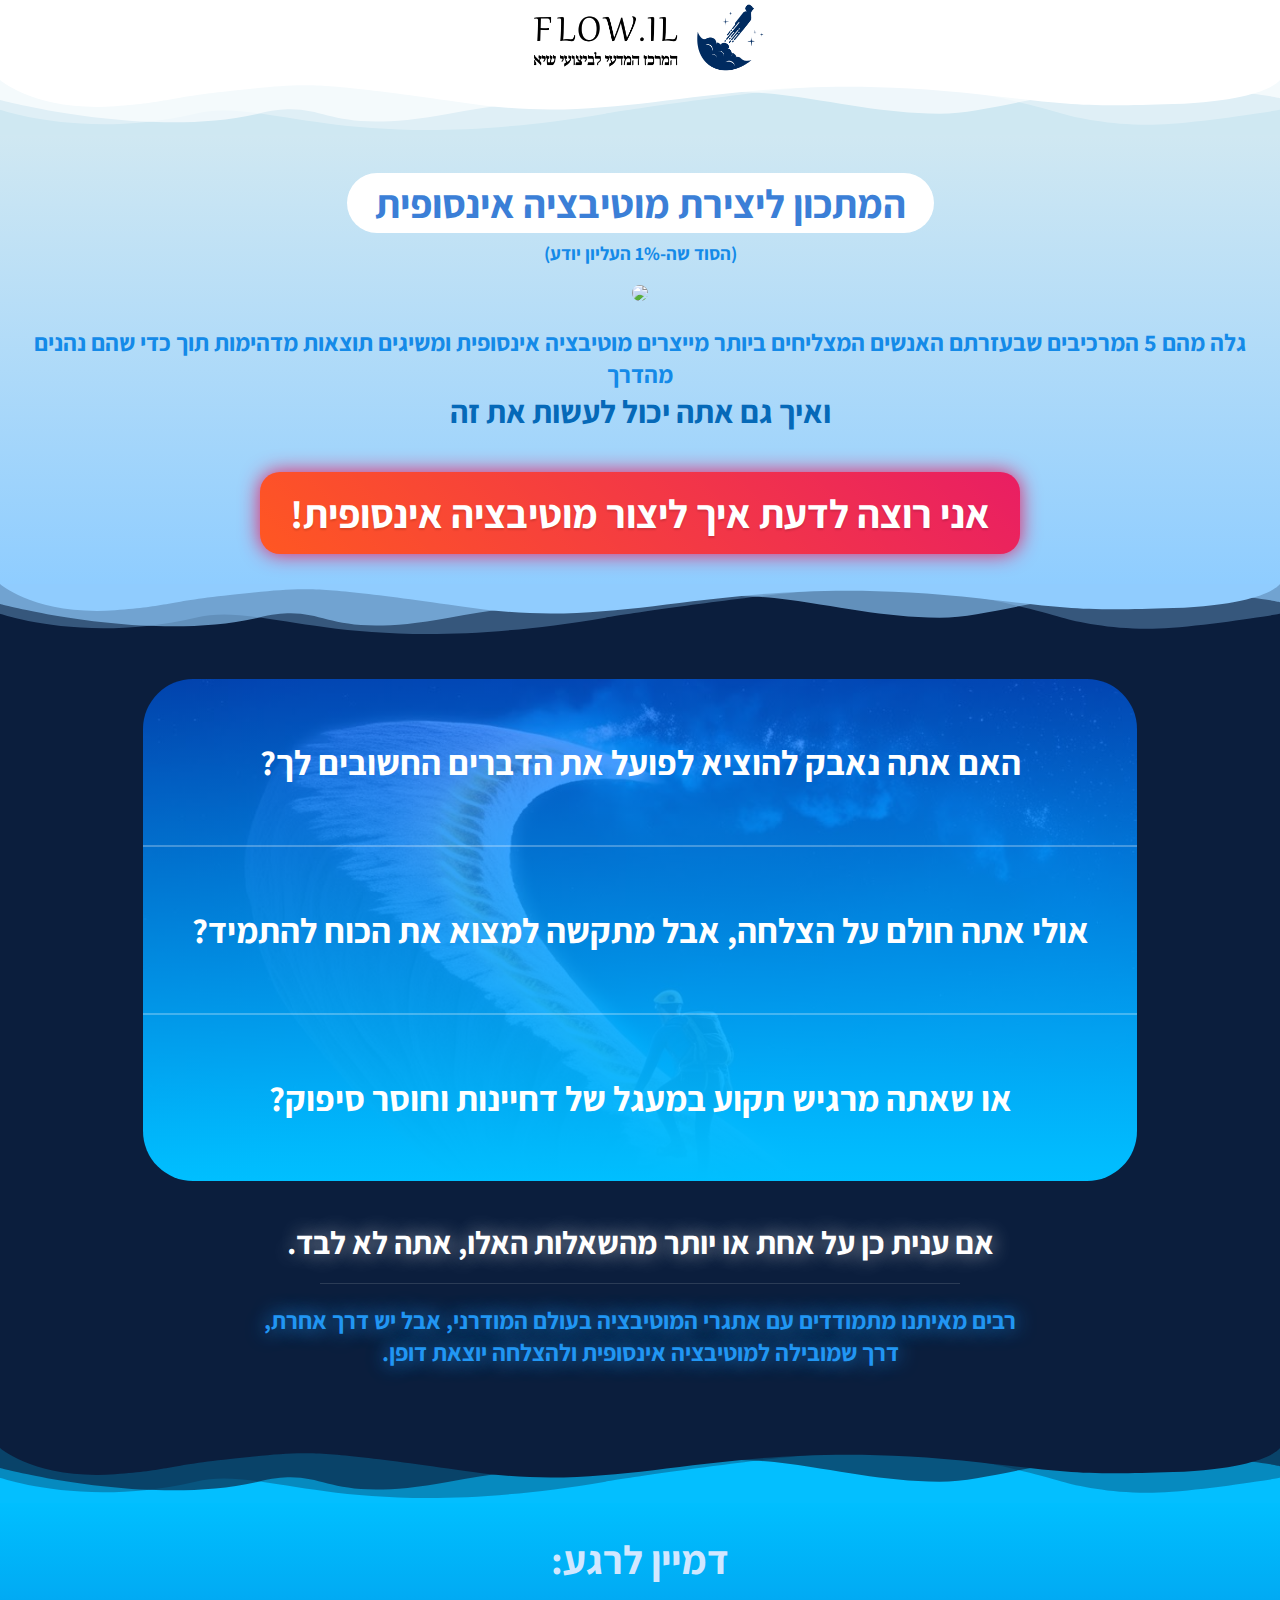
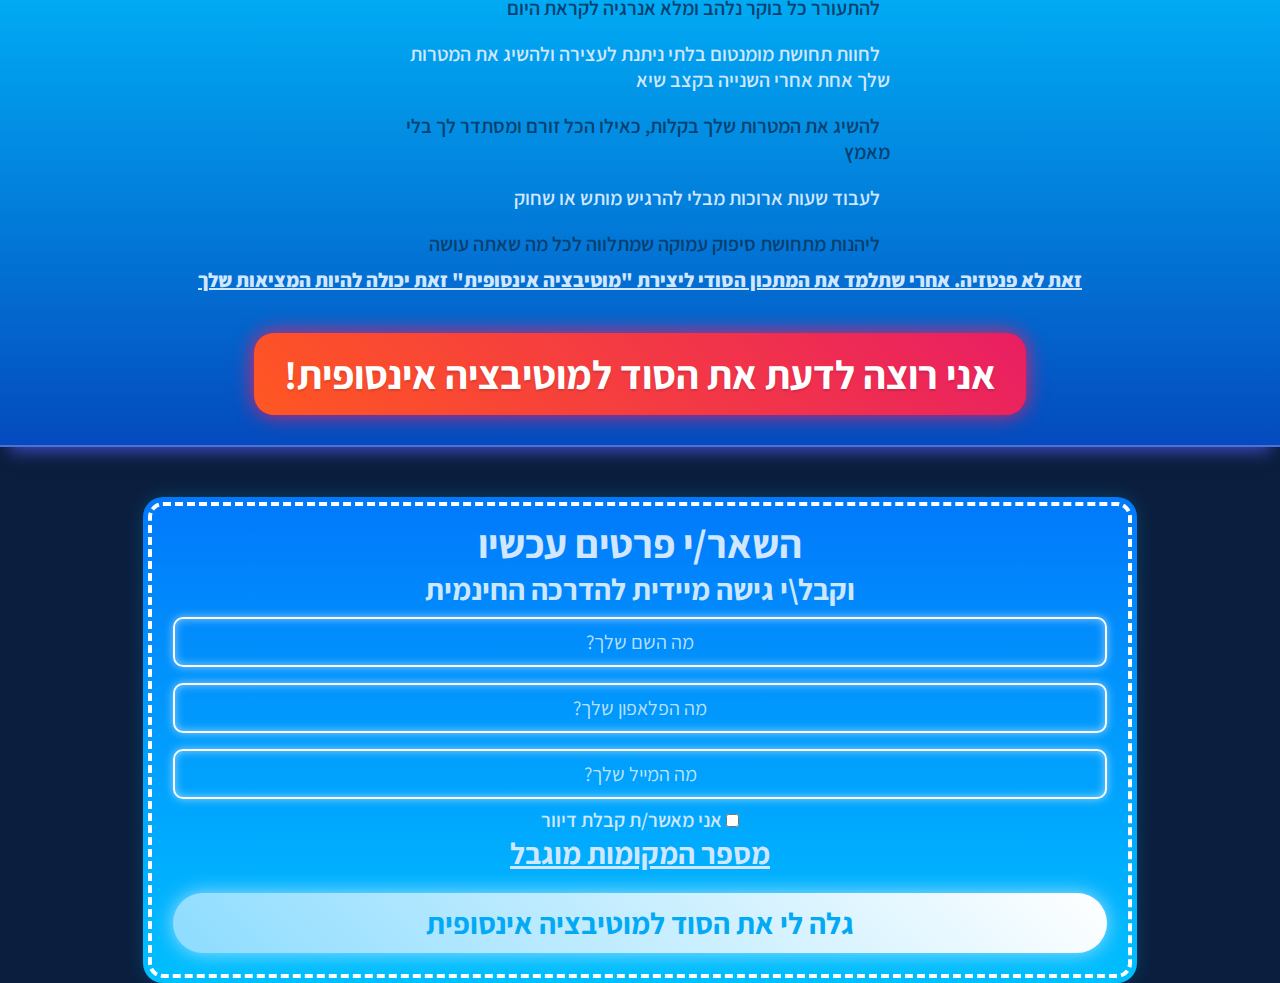
==== short-page/index.html @ cf198790 "update all" ====
<!DOCTYPE html>
<html dir="rtl">

<head>
    <meta charset="UTF-8">
    <meta name="viewport" content="width=device-width, initial-scale=1.0, maximum-scale=1.0, user-scalable=no" />
    <title>Flow.IL מוטיבציה אינסופית</title>
    <link rel="stylesheet" href="shortpage.css?9">
    <link rel="stylesheet" href="https://cdnjs.cloudflare.com/ajax/libs/font-awesome/6.6.0/css/all.min.css"
        integrity="sha512-Kc323vGBEqzTmouAECnVceyQqyqdsSiqLQISBL29aUW4U/M7pSPA/gEUZQqv1cwx4OnYxTxve5UMg5GT6L4JJg=="
        crossorigin="anonymous" referrerpolicy="no-referrer" />
</head>

<body>
    <div class="header">
        <div class="logo"></div>
    </div>
    <div class="divider" style="background-color: #cfe8f2">
        <svg xmlns="http://www.w3.org/2000/svg" viewBox="0 0 1000 100" preserveAspectRatio="none">
            <path class="elementor-shape-fill" opacity="0.33"
                d="M473,67.3c-203.9,88.3-263.1-34-320.3,0C66,119.1,0,59.7,0,59.7V0h1000v59.7 c0,0-62.1,26.1-94.9,29.3c-32.8,3.3-62.8-12.3-75.8-22.1C806,49.6,745.3,8.7,694.9,4.7S492.4,59,473,67.3z">
            </path>
            <path class="elementor-shape-fill" opacity="0.66"
                d="M734,67.3c-45.5,0-77.2-23.2-129.1-39.1c-28.6-8.7-150.3-10.1-254,39.1 s-91.7-34.4-149.2,0C115.7,118.3,0,39.8,0,39.8V0h1000v36.5c0,0-28.2-18.5-92.1-18.5C810.2,18.1,775.7,67.3,734,67.3z">
            </path>
            <path class="elementor-shape-fill"
                d="M766.1,28.9c-200-57.5-266,65.5-395.1,19.5C242,1.8,242,5.4,184.8,20.6C128,35.8,132.3,44.9,89.9,52.5C28.6,63.7,0,0,0,0 h1000c0,0-9.9,40.9-83.6,48.1S829.6,47,766.1,28.9z">
            </path>
        </svg>
    </div>
    <div class="content">
        <h1 class="title1">המתכון ליצירת מוטיבציה אינסופית</h1>
        <h3>(הסוד שה-1% העליון יודע)</h3>
        <img src="/winner.jpg" /><br />
        <h2>
            גלה מהם 5 המרכיבים שבעזרתם האנשים המצליחים ביותר מייצרים מוטיבציה אינסופית ומשיגים
            תוצאות מדהימות תוך כדי שהם נהנים מהדרך
        </h2>
        <h1 style="color: #0569b8">
            ואיך גם אתה יכול לעשות את זה
        </h1>
        <button class="cta">אני רוצה לדעת איך ליצור מוטיבציה אינסופית!</button>
    </div>
    <div class="divider" style="fill: #90ccfe;">
        <svg xmlns="http://www.w3.org/2000/svg" viewBox="0 0 1000 100" preserveAspectRatio="none">
            <path class="elementor-shape-fill" opacity="0.33"
                d="M473,67.3c-203.9,88.3-263.1-34-320.3,0C66,119.1,0,59.7,0,59.7V0h1000v59.7 c0,0-62.1,26.1-94.9,29.3c-32.8,3.3-62.8-12.3-75.8-22.1C806,49.6,745.3,8.7,694.9,4.7S492.4,59,473,67.3z">
            </path>
            <path class="elementor-shape-fill" opacity="0.66"
                d="M734,67.3c-45.5,0-77.2-23.2-129.1-39.1c-28.6-8.7-150.3-10.1-254,39.1 s-91.7-34.4-149.2,0C115.7,118.3,0,39.8,0,39.8V0h1000v36.5c0,0-28.2-18.5-92.1-18.5C810.2,18.1,775.7,67.3,734,67.3z">
            </path>
            <path class="elementor-shape-fill"
                d="M766.1,28.9c-200-57.5-266,65.5-395.1,19.5C242,1.8,242,5.4,184.8,20.6C128,35.8,132.3,44.9,89.9,52.5C28.6,63.7,0,0,0,0 h1000c0,0-9.9,40.9-83.6,48.1S829.6,47,766.1,28.9z">
            </path>
        </svg>
    </div>
    <div class="middle-content">
        <h2>האם אתה נאבק להוציא לפועל את הדברים החשובים לך?</h2>
        <h2>אולי אתה חולם על הצלחה, אבל מתקשה למצוא את הכוח להתמיד?</h2>
        <h2>או שאתה מרגיש תקוע במעגל של דחיינות וחוסר סיפוק?</h2>
    </div>
    <h1>אם ענית כן על אחת או יותר מהשאלות האלו, אתה לא לבד.</h1>
    <div class="splitter"></div>
    <h2 style="margin-bottom: 80px">רבים מאיתנו מתמודדים עם אתגרי המוטיבציה בעולם המודרני, אבל
        יש דרך אחרת,<br /> דרך שמובילה למוטיבציה אינסופית ולהצלחה יוצאת דופן.</h2>
    <div class="divider" style="background-color: #03bfff; fill: #0b1e3d;">
        <svg xmlns="http://www.w3.org/2000/svg" viewBox="0 0 1000 100" preserveAspectRatio="none">
            <path class="elementor-shape-fill" opacity="0.33"
                d="M473,67.3c-203.9,88.3-263.1-34-320.3,0C66,119.1,0,59.7,0,59.7V0h1000v59.7 c0,0-62.1,26.1-94.9,29.3c-32.8,3.3-62.8-12.3-75.8-22.1C806,49.6,745.3,8.7,694.9,4.7S492.4,59,473,67.3z">
            </path>
            <path class="elementor-shape-fill" opacity="0.66"
                d="M734,67.3c-45.5,0-77.2-23.2-129.1-39.1c-28.6-8.7-150.3-10.1-254,39.1 s-91.7-34.4-149.2,0C115.7,118.3,0,39.8,0,39.8V0h1000v36.5c0,0-28.2-18.5-92.1-18.5C810.2,18.1,775.7,67.3,734,67.3z">
            </path>
            <path class="elementor-shape-fill"
                d="M766.1,28.9c-200-57.5-266,65.5-395.1,19.5C242,1.8,242,5.4,184.8,20.6C128,35.8,132.3,44.9,89.9,52.5C28.6,63.7,0,0,0,0 h1000c0,0-9.9,40.9-83.6,48.1S829.6,47,766.1,28.9z">
            </path>
        </svg>
    </div>
    <div class="imagine-content">
        <h1>דמיין לרגע:</h1>
        <p><i class="fa-solid fa-bolt"></i> להתעורר כל בוקר נלהב ומלא אנרגיה לקראת היום</p>
        <p><i class="fa-solid fa-person-running"></i> לחוות תחושת מומנטום בלתי ניתנת לעצירה ולהשיג את המטרות שלך
            אחת אחרי השנייה בקצב שיא</p>
        <p><i class="fa-solid fa-list-check"></i> להשיג את המטרות שלך בקלות, כאילו הכל זורם ומסתדר לך בלי מאמץ
        </p>
        <p><i class="fa-solid fa-hourglass-half"></i> לעבוד שעות ארוכות מבלי להרגיש מותש או שחוק</p>
        <p><i class="fa-regular fa-face-smile-beam"></i> ליהנות מתחושת סיפוק עמוקה שמתלווה לכל מה שאתה עושה</p>
        <b>
            <u>זאת לא פנטזיה. אחרי שתלמד את המתכון הסודי ליצירת &quot;מוטיבציה אינסופית&quot; זאת יכולה
                להיות המציאות שלך
            </u>
        </b><br />
        <button class="cta">אני רוצה לדעת את הסוד למוטיבציה אינסופית!</button>
    </div>
    <div class="register-form">
        <h1>השאר/י פרטים עכשיו</h1>
        <h2 style="color: #cde8fd"> וקבל\י גישה מיידית להדרכה החינמית
        </h2>
        <h2 style="font-size: 50px"><i class="fa-solid fa-arrow-down-long"></i></h2>
        <input type="text" placeholder="מה השם שלך?" />
        <input type="text" placeholder="מה הפלאפון שלך?" />
        <input type="text" placeholder="מה המייל שלך?" />
        <label for="mailing">
            <input type="checkbox" id="mailing" />
            אני מאשר/ת קבלת דיוור
        </label>
        <h2><u>מספר המקומות מוגבל</u></h2>
        <button class="submit-button">גלה לי את הסוד למוטיבציה אינסופית</button>
    </div>
    <script src="script.js"></script>
</body>

</html>
---- short-page/shortpage.css ----
@import url('https://fonts.googleapis.com/css2?family=Assistant:wght@200..800&display=swap');

* {
    margin: 0;
    padding: 0;
    box-sizing: border-box;
    font-family: "Assistant", sans-serif;
    text-align: center;
}

img {
    width: 300px;
    height: auto;
    border-radius: 20px;
    margin: 20px 0;
}

body {
    background-color: #0b1e3d;
    scroll-behavior: smooth;
    margin: 0 auto;
}

.header {
    position: relative;
    left: 0;
    right: 0;
    margin: 0 auto;
    text-align: center;
    background-color: #ffe7c4;
}

.logo {
    width: 100%;
    height: 80px;
    background-image: url(../logo.png);
    background-size: contain;
    background-repeat: no-repeat;
    background-position: center;
    background-color: #FFF;
}

.divider {
    fill: #FFF;
}

.divider svg {
    width: 100%;
    height: 50px;
}

.title1 {
    color: #3b7fd7;
    border-radius: 100px;
    background-color: #FFF;
    padding: 4px 28px;
    margin: 8px;
    display: inline-block;
    font-size: 40px;
}

.content {
    text-align: center;
    padding: 30px;
    background-color: #FFF;
    background-image: linear-gradient(0deg, #8fcdff, #d0e8f2);
    color: #148ae8;
}

.middle-content {
    color: #FFF;
    text-align: center;
    background: linear-gradient(0deg, #00bfff, #0061ffAA), url(../stairs.jpeg);
    background-size: cover;
    background-repeat: no-repeat;
    background-position: center center, 50% 0;
    flex-direction: row;
    border-radius: 50px;
    width: 100%;
    max-width: 994px;
    margin: 40px auto;
    min-height: 500px;

}

.imagine-content {
    background-image: linear-gradient(180deg, #00bfff, #0061ffAA);
    font-size: 20px;
    font-weight: 600;
    padding: 30px;
    color: #d1e7ff;
    position: relative;
    margin: 0 auto;
    border-bottom: 2px solid #4b72d4;
    box-shadow: 0 15px 15px -10px #3a47b7;
}

.imagine-content p {
    text-align: right;
    padding: 10px 0px;
    max-width: 500px;
    margin: 0 auto;
}

.imagine-content p i {
    margin-left: 10px;
}

.imagine-content p:nth-child(2n) {
    color: #053f6d;
}

.register-form {
    background-color: #03A9F4;
    border-radius: 20px;
    background-image: linear-gradient(0deg, #00bfff, #0061ffAA);
    box-shadow: 0 0 20px #03bfff33;
    font-size: 20px;
    font-weight: 600;
    padding: 20px 30px;
    max-width: 994px;
    color: #d1e7ff;
    position: relative;
    margin: 0 auto;
    margin-top: 50px;
}

.register-form::before {
    content: '';
    border-radius: 15px;
    position: absolute;
    top: 5px;
    left: 5px;
    right: 5px;
    bottom: 5px;
    border: 4px dashed #FFF;
    pointer-events: none;
}

body>h1,
body>h2,
body>h3,
body>h4,
body>h5,
body>h6 {
    color: #FFF;
    margin: 20px;
    text-shadow: 0 0 20px #FFFA
}

body>h2 {
    color: #2196F3;
    text-shadow: 0 0 20px #2196F3;
}

.middle-content h2 {
    padding: 60px 0;
    font-size: 35px;
}

.middle-content h2:not(:last-child) {
    border-bottom: 2px solid #FFF4;
}

.splitter {
    height: 1px;
    background-color: #FFF2;
    width: 50%;
    margin: 0 auto;
}

input[type="text"] {
    width: 100%;
    margin: 8px 0;
    padding: 10px;
    font-size: 20px;
    border-radius: 10px;
    border: none;
    background-color: transparent;
    color: #FFF;
    border: 2px solid #FFF;
    outline: none;
    box-shadow: 0 0 10px #FFF8, 0 0 10px #FFF8 inset;
}

input[type="text"]::placeholder {
    color: #FFFB;
}

button.submit-button {
    width: 100%;
    padding: 10px;
    font-size: 30px;
    margin-top: 20px;
    margin-bottom: 10px;
    border-radius: 35px;
    background-color: #FFF;
    background-image: linear-gradient(45deg, #8ddcff, transparent);
    border: none;
    font-weight: bold;
    box-shadow: 0 0 20px #9de1ff;
    color: #03A9F4;
    /* text-shadow: 0 2px  2px#0002; */
}

button.cta {
    padding: 15px 30px;
    font-size: 40px;
    margin-top: 40px;
    border-radius: 20px;
    background-color: #E91E63;
    background-image: linear-gradient(45deg, #FF5722, transparent);
    border: none;
    font-weight: bold;
    box-shadow: 0 0 20px #E91E63;
    color: #FFF;
    text-shadow: 0 2px 2px #0002;
    cursor: pointer;
}

@media (max-width: 767px) {
    .register-form,
    .middle-content {
        padding: 20px;
        border-radius: 20px;
    }

    .middle-content {
        border-radius: 0 0 20px 20px;
        margin-top: -50px;
        background-size: auto 150%;
    }

    .middle-content h2 {
        font-size: 30px;
        padding: 30px 0;
    }

    button.cta {
        font-size: 25px;
    }

    .title1 {
        font-size: 30px;
    }
}
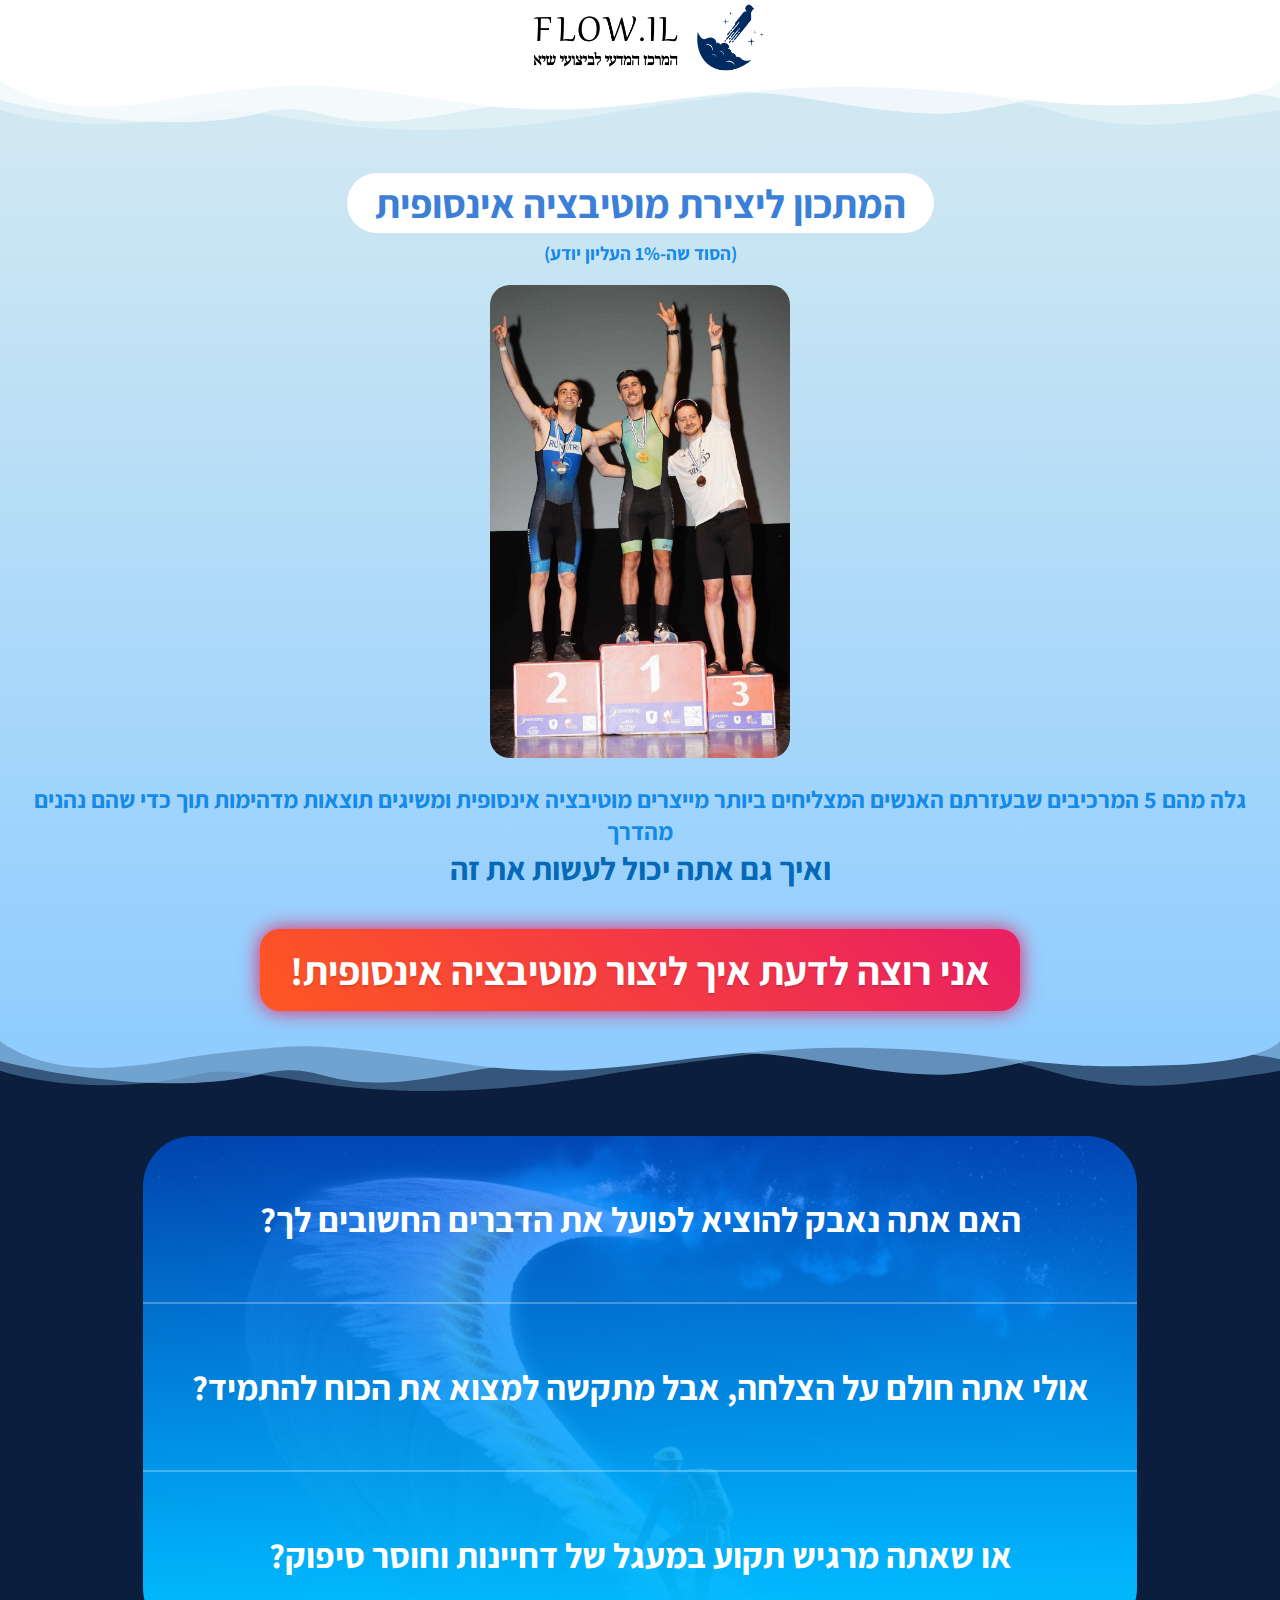
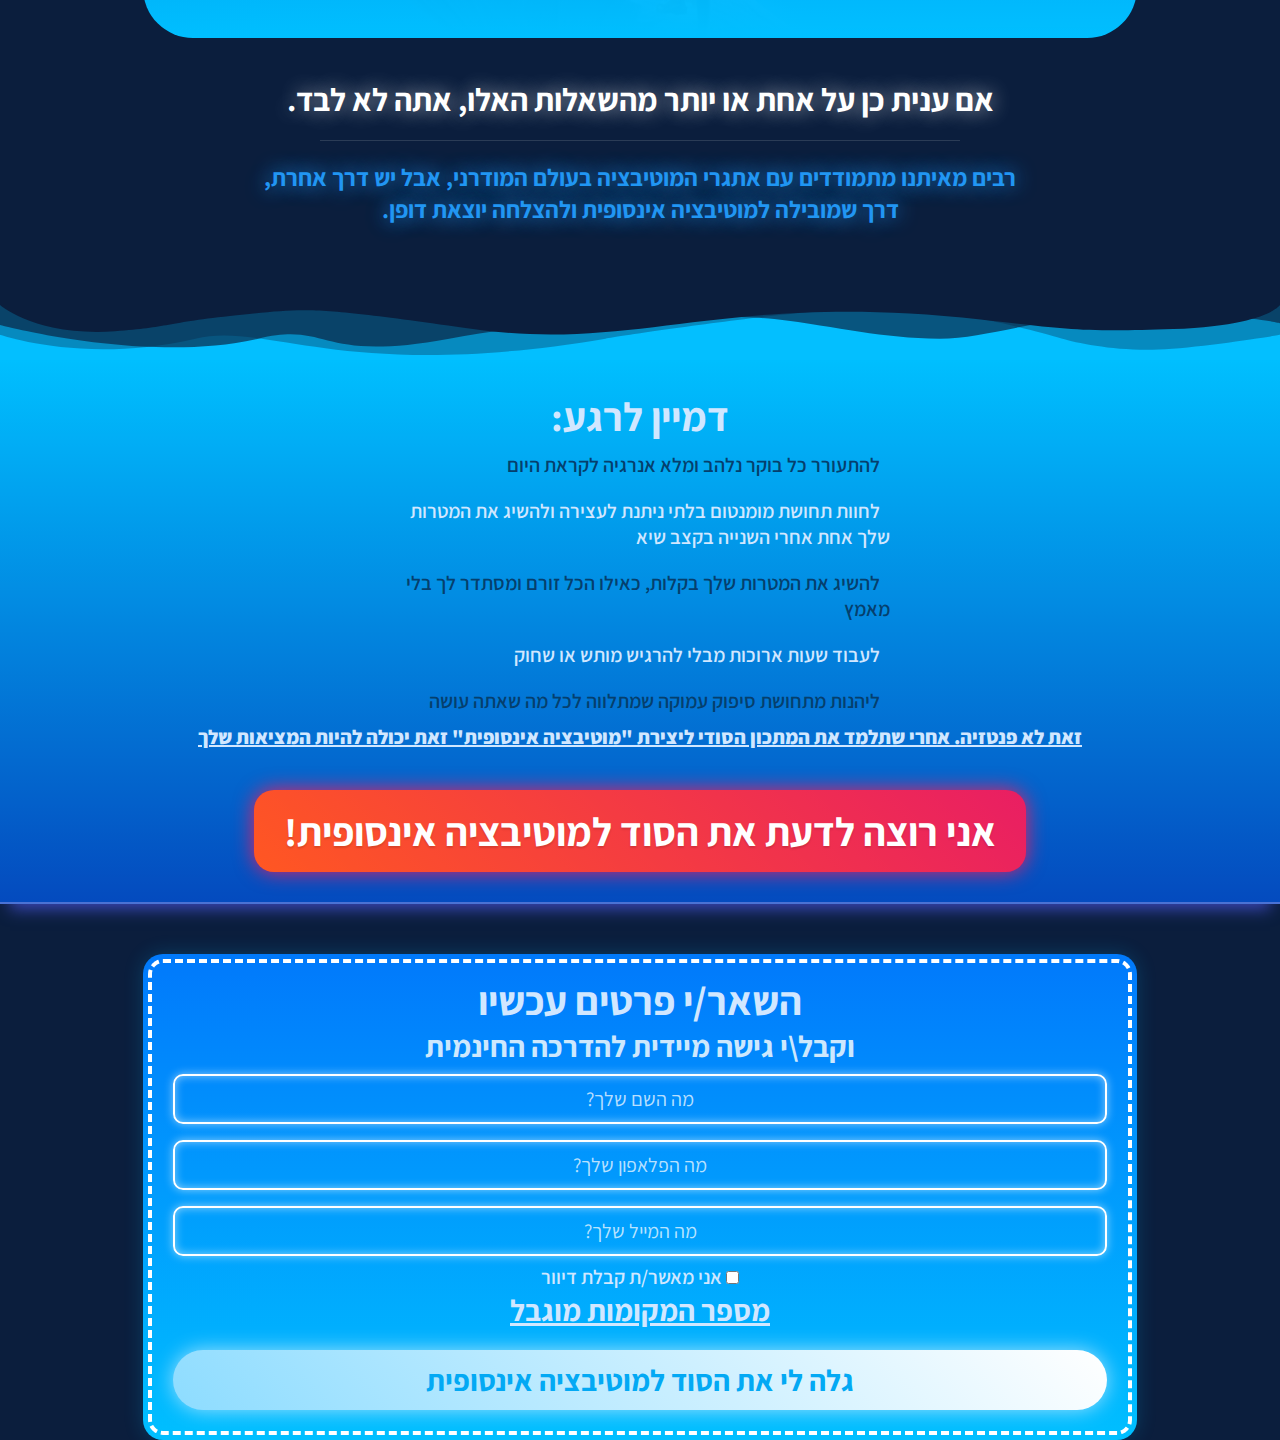
==== commit 944fc1cc: "Update index.html" ====
--- a/short-page/index.html
+++ b/short-page/index.html
@@ -31,7 +31,7 @@
     <div class="content">
         <h1 class="title1">המתכון ליצירת מוטיבציה אינסופית</h1>
         <h3>(הסוד שה-1% העליון יודע)</h3>
-        <img src="/winner.jpg" /><br />
+        <img src="../winner.jpg" /><br />
         <h2>
             גלה מהם 5 המרכיבים שבעזרתם האנשים המצליחים ביותר מייצרים מוטיבציה אינסופית ומשיגים
             תוצאות מדהימות תוך כדי שהם נהנים מהדרך
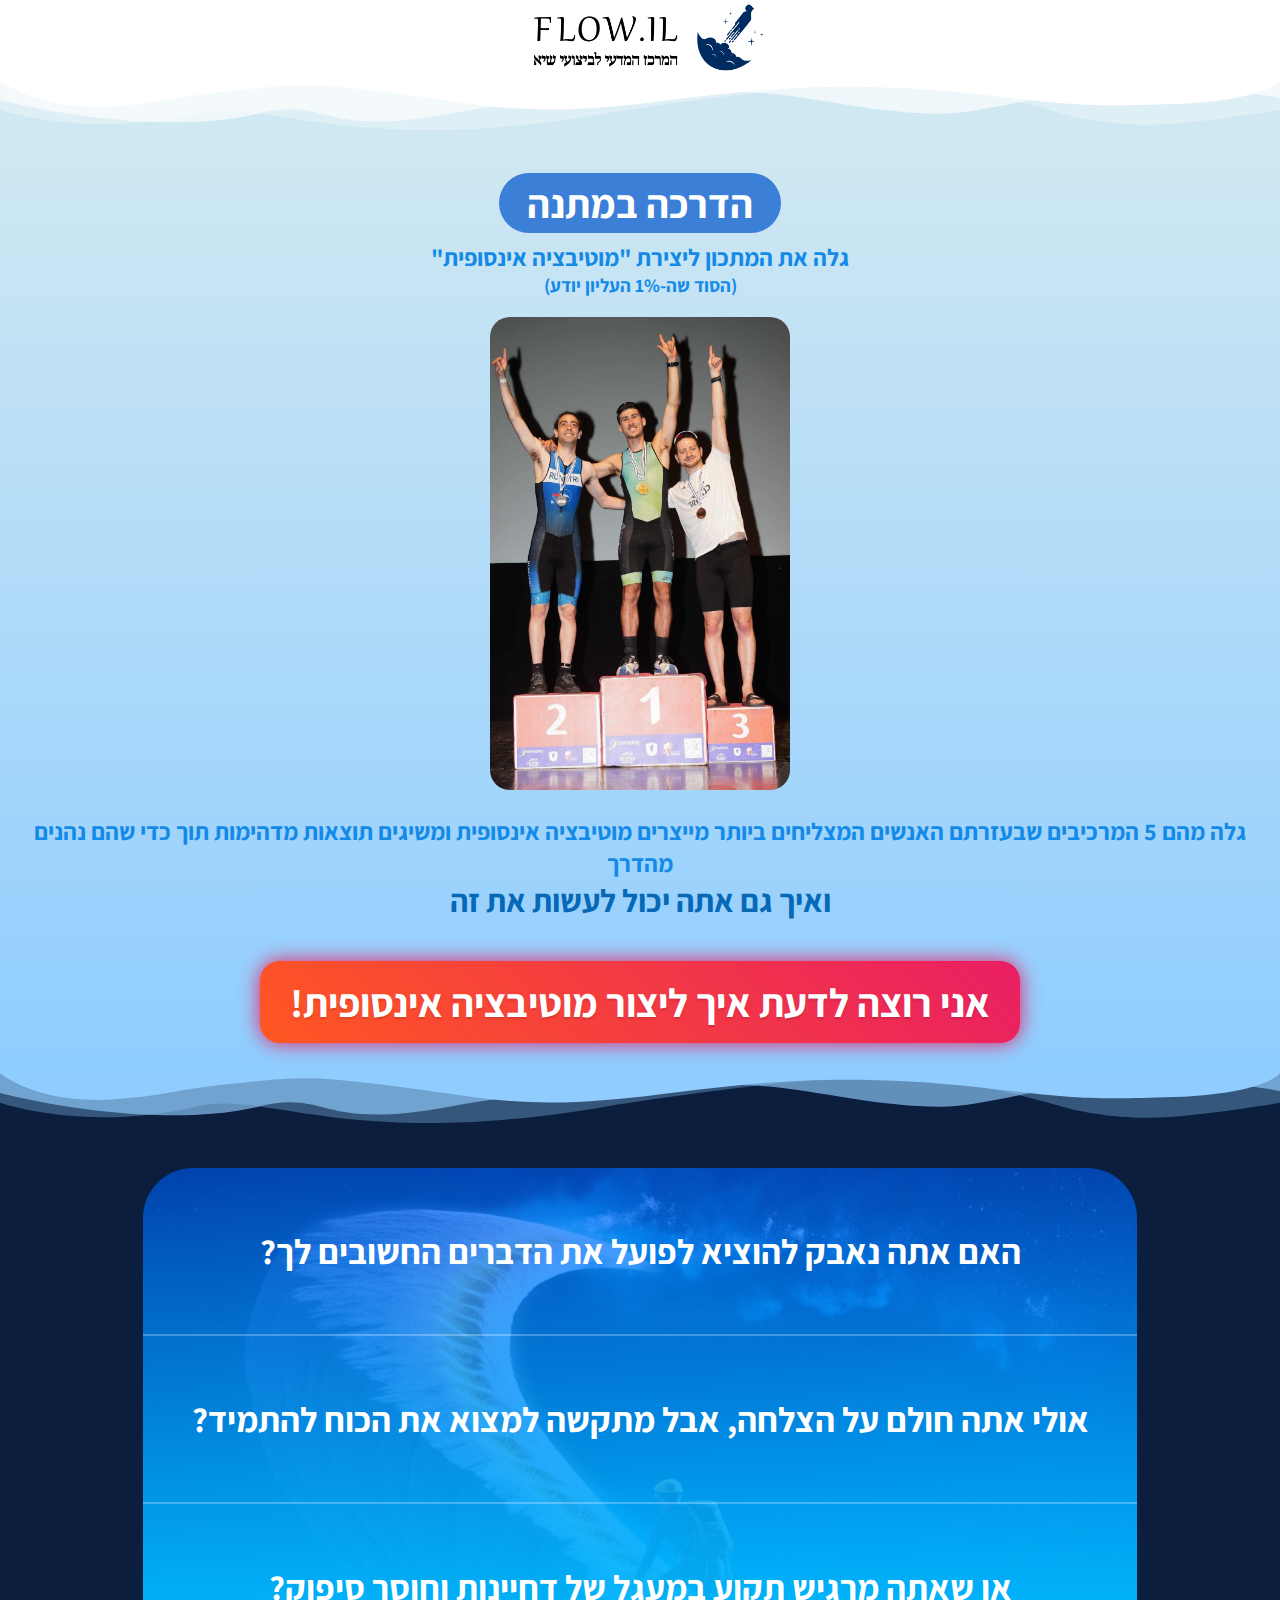
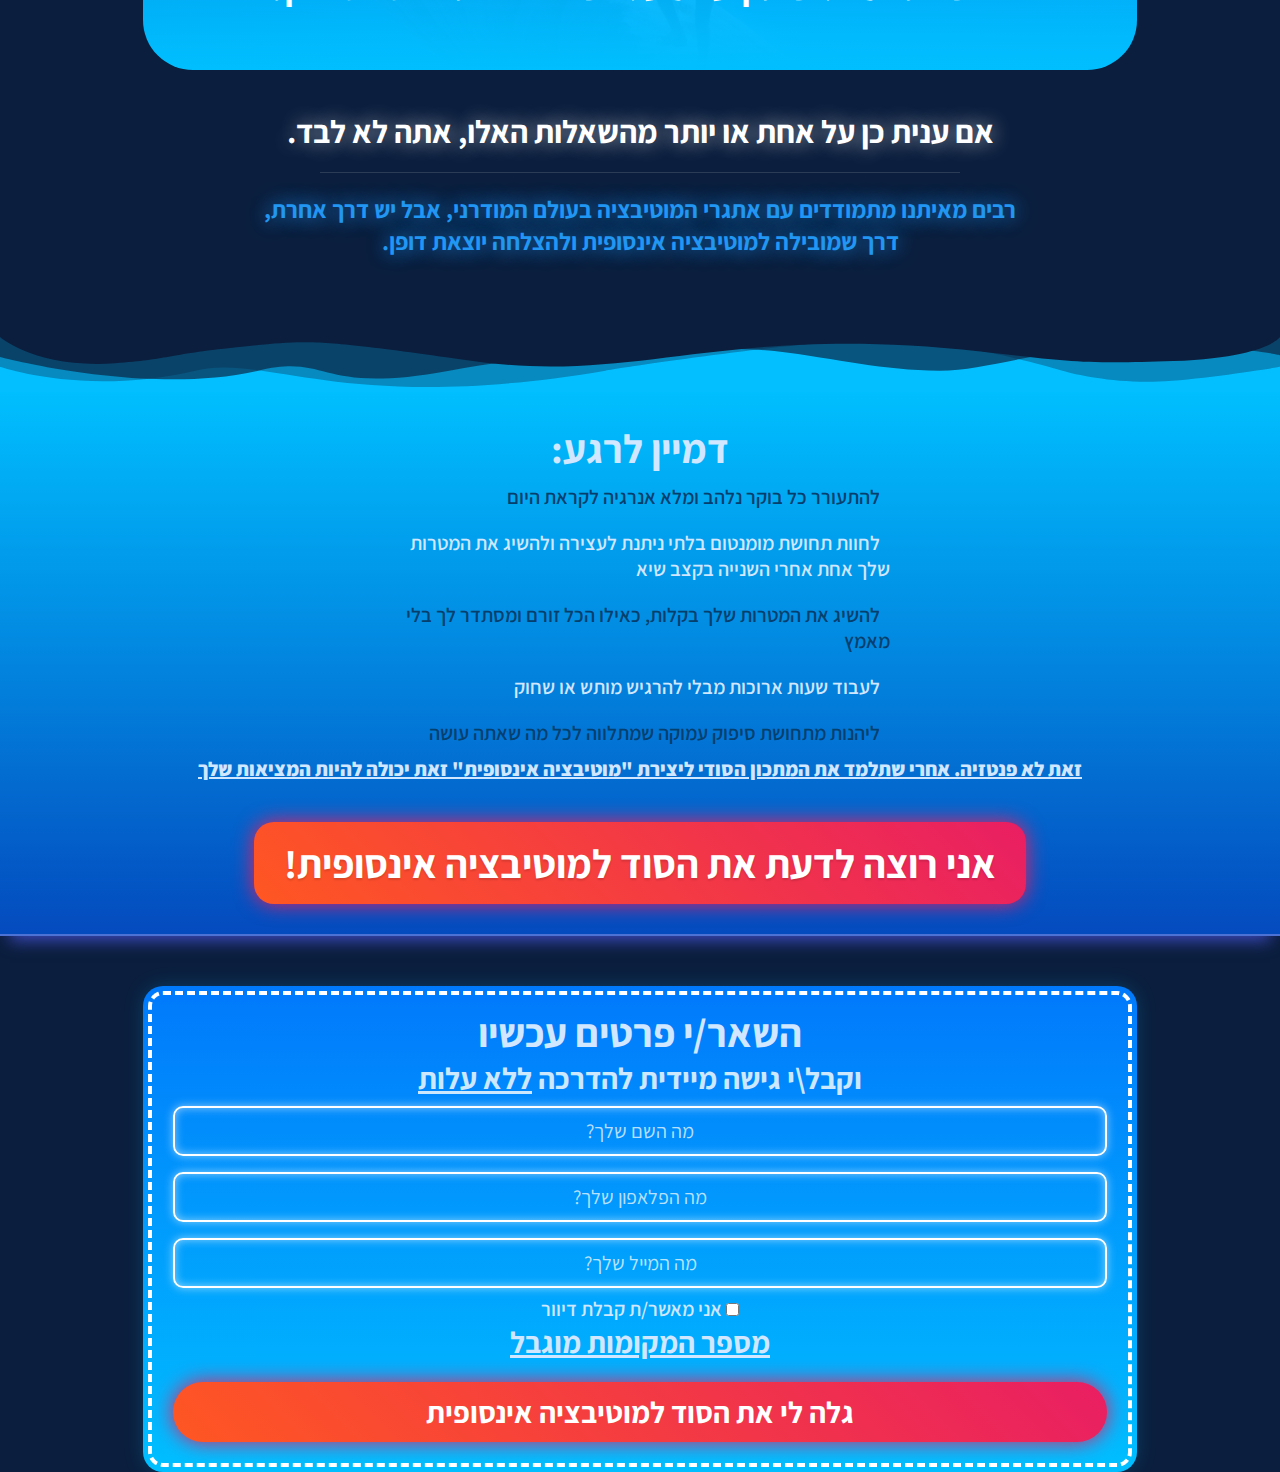
==== commit 8e99763e: "update" ====
--- a/short-page/index.html
+++ b/short-page/index.html
@@ -5,7 +5,7 @@
     <meta charset="UTF-8">
     <meta name="viewport" content="width=device-width, initial-scale=1.0, maximum-scale=1.0, user-scalable=no" />
     <title>Flow.IL מוטיבציה אינסופית</title>
-    <link rel="stylesheet" href="shortpage.css?9">
+    <link rel="stylesheet" href="shortpage.css?10">
     <link rel="stylesheet" href="https://cdnjs.cloudflare.com/ajax/libs/font-awesome/6.6.0/css/all.min.css"
         integrity="sha512-Kc323vGBEqzTmouAECnVceyQqyqdsSiqLQISBL29aUW4U/M7pSPA/gEUZQqv1cwx4OnYxTxve5UMg5GT6L4JJg=="
         crossorigin="anonymous" referrerpolicy="no-referrer" />
@@ -29,7 +29,8 @@
         </svg>
     </div>
     <div class="content">
-        <h1 class="title1">המתכון ליצירת מוטיבציה אינסופית</h1>
+        <h1 class="title1">הדרכה במתנה</h1>
+        <h2>גלה את המתכון ליצירת "מוטיבציה אינסופית"</h2>
         <h3>(הסוד שה-1% העליון יודע)</h3>
         <img src="../winner.jpg" /><br />
         <h2>
@@ -94,7 +95,7 @@
     </div>
     <div class="register-form">
         <h1>השאר/י פרטים עכשיו</h1>
-        <h2 style="color: #cde8fd"> וקבל\י גישה מיידית להדרכה החינמית
+        <h2 style="color: #cde8fd"> וקבל\י גישה מיידית להדרכה <u>ללא עלות</u>
         </h2>
         <h2 style="font-size: 50px"><i class="fa-solid fa-arrow-down-long"></i></h2>
         <input type="text" placeholder="מה השם שלך?" />
--- a/short-page/shortpage.css
+++ b/short-page/shortpage.css
@@ -50,13 +50,15 @@
 }
 
 .title1 {
-    color: #3b7fd7;
+    color: #FFF;
     border-radius: 100px;
-    background-color: #FFF;
+    background-color: #3b7fd7;
     padding: 4px 28px;
     margin: 8px;
     display: inline-block;
     font-size: 40px;
+    animation: ctaButton 1s alternate infinite;
+    -webkit-animation: ctaButton 1s alternate infinite;
 }
 
 .content {
@@ -194,12 +196,15 @@
     margin-top: 20px;
     margin-bottom: 10px;
     border-radius: 35px;
-    background-color: #FFF;
-    background-image: linear-gradient(45deg, #8ddcff, transparent);
+    background-color: #E91E63;
+    /* background-color: #FFF; */
+    background-image: linear-gradient(45deg, #FF5722, transparent);
+    /* background-image: linear-gradient(45deg, #8ddcff, transparent); */
     border: none;
     font-weight: bold;
-    box-shadow: 0 0 20px #9de1ff;
-    color: #03A9F4;
+    box-shadow: 0 0 20px #E91E63;
+    /* box-shadow: 0 0 20px #9de1ff; */
+    color: #FFF;
     /* text-shadow: 0 2px  2px#0002; */
 }
 
@@ -216,6 +221,8 @@
     color: #FFF;
     text-shadow: 0 2px 2px #0002;
     cursor: pointer;
+    animation: ctaButton 1s alternate infinite;
+    -webkit-animation: ctaButton 1s alternate infinite;
 }
 
 @media (max-width: 767px) {
@@ -243,4 +250,13 @@
     .title1 {
         font-size: 30px;
     }
+}
+
+@keyframes ctaButton {
+    from {
+        scale: 1.05;
+    }
+    to {
+        scale: 1;
+    }
 }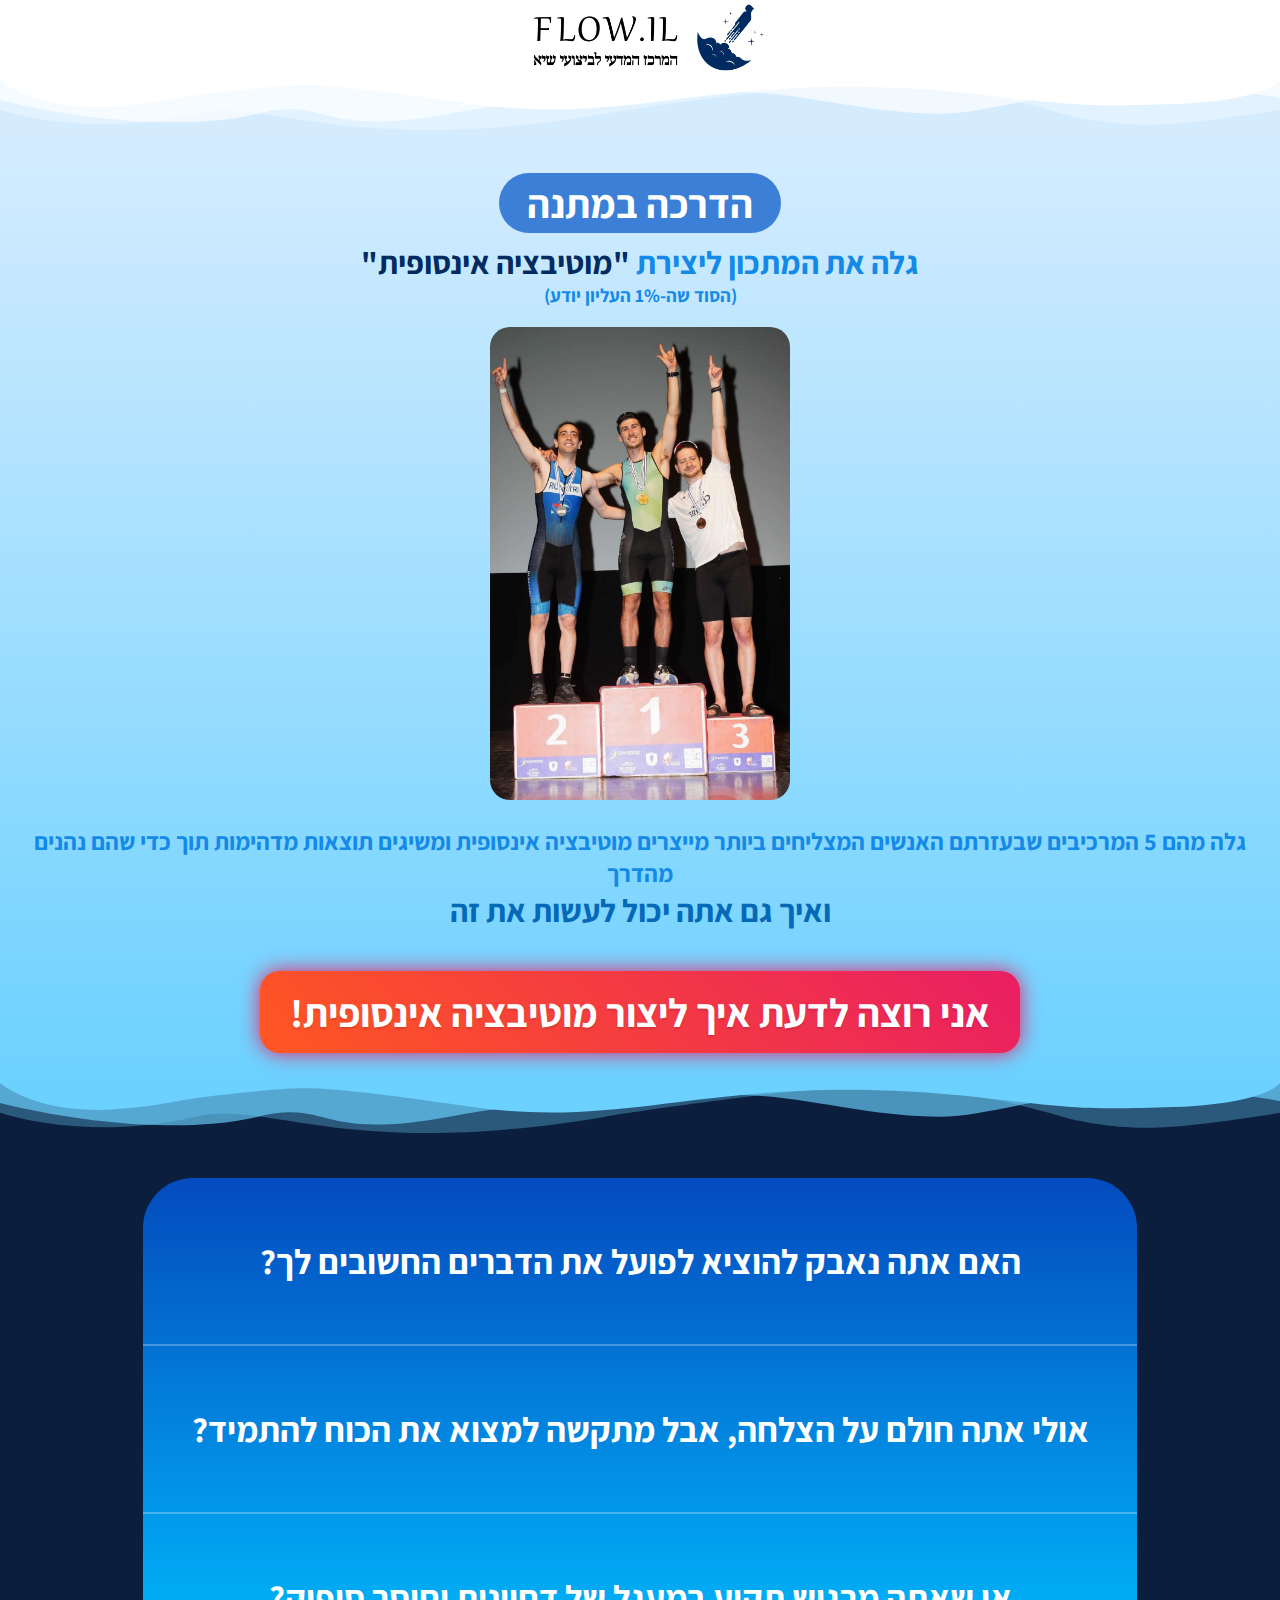
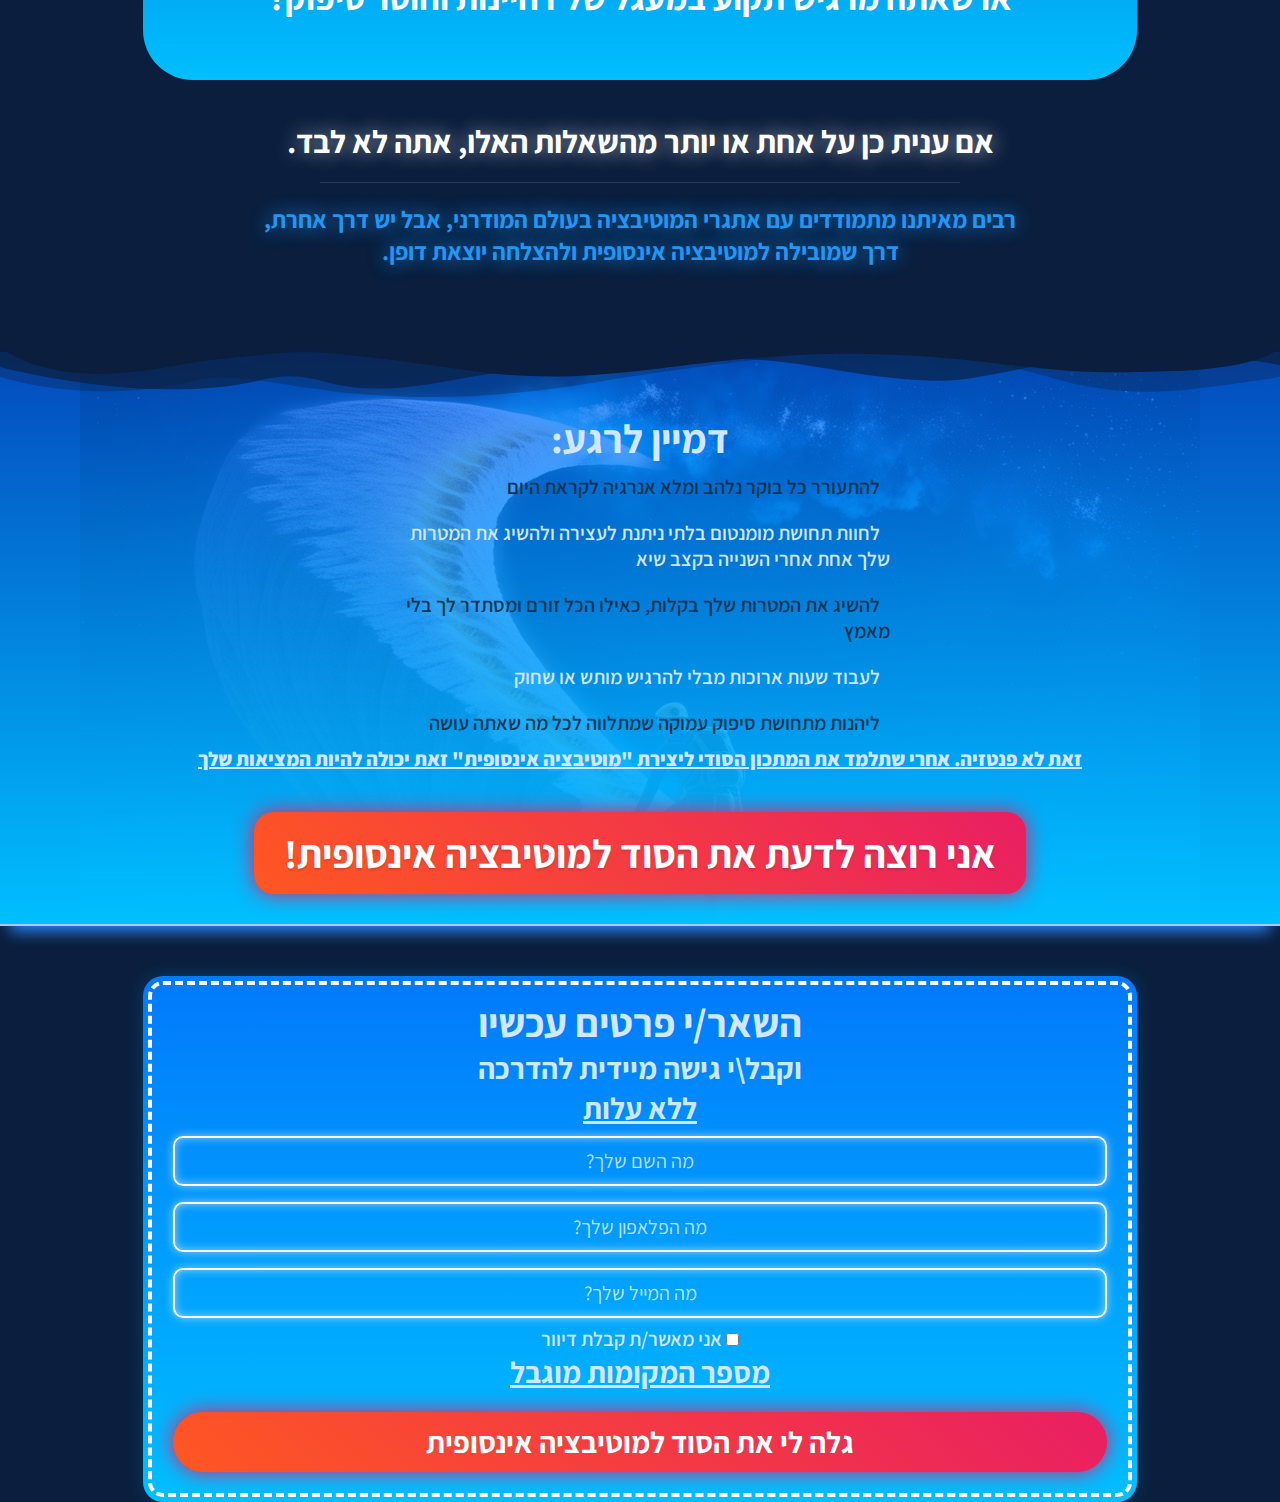
==== commit 7baddf31: "update" ====
--- a/short-page/index.html
+++ b/short-page/index.html
@@ -5,7 +5,7 @@
     <meta charset="UTF-8">
     <meta name="viewport" content="width=device-width, initial-scale=1.0, maximum-scale=1.0, user-scalable=no" />
     <title>Flow.IL מוטיבציה אינסופית</title>
-    <link rel="stylesheet" href="shortpage.css?10">
+    <link rel="stylesheet" href="shortpage.css?11">
     <link rel="stylesheet" href="https://cdnjs.cloudflare.com/ajax/libs/font-awesome/6.6.0/css/all.min.css"
         integrity="sha512-Kc323vGBEqzTmouAECnVceyQqyqdsSiqLQISBL29aUW4U/M7pSPA/gEUZQqv1cwx4OnYxTxve5UMg5GT6L4JJg=="
         crossorigin="anonymous" referrerpolicy="no-referrer" />
@@ -15,7 +15,7 @@
     <div class="header">
         <div class="logo"></div>
     </div>
-    <div class="divider" style="background-color: #cfe8f2">
+    <div class="divider" style="background-color: #d5ecff">
         <svg xmlns="http://www.w3.org/2000/svg" viewBox="0 0 1000 100" preserveAspectRatio="none">
             <path class="elementor-shape-fill" opacity="0.33"
                 d="M473,67.3c-203.9,88.3-263.1-34-320.3,0C66,119.1,0,59.7,0,59.7V0h1000v59.7 c0,0-62.1,26.1-94.9,29.3c-32.8,3.3-62.8-12.3-75.8-22.1C806,49.6,745.3,8.7,694.9,4.7S492.4,59,473,67.3z">
@@ -30,7 +30,9 @@
     </div>
     <div class="content">
         <h1 class="title1">הדרכה במתנה</h1>
-        <h2>גלה את המתכון ליצירת "מוטיבציה אינסופית"</h2>
+        <h1>
+            גלה את המתכון ליצירת <span style="color: #012b61">"מוטיבציה אינסופית"</span>
+        </h1>
         <h3>(הסוד שה-1% העליון יודע)</h3>
         <img src="../winner.jpg" /><br />
         <h2>
@@ -42,7 +44,7 @@
         </h1>
         <button class="cta">אני רוצה לדעת איך ליצור מוטיבציה אינסופית!</button>
     </div>
-    <div class="divider" style="fill: #90ccfe;">
+    <div class="divider" style="fill: #6cd1ff;">
         <svg xmlns="http://www.w3.org/2000/svg" viewBox="0 0 1000 100" preserveAspectRatio="none">
             <path class="elementor-shape-fill" opacity="0.33"
                 d="M473,67.3c-203.9,88.3-263.1-34-320.3,0C66,119.1,0,59.7,0,59.7V0h1000v59.7 c0,0-62.1,26.1-94.9,29.3c-32.8,3.3-62.8-12.3-75.8-22.1C806,49.6,745.3,8.7,694.9,4.7S492.4,59,473,67.3z">
@@ -64,7 +66,7 @@
     <div class="splitter"></div>
     <h2 style="margin-bottom: 80px">רבים מאיתנו מתמודדים עם אתגרי המוטיבציה בעולם המודרני, אבל
         יש דרך אחרת,<br /> דרך שמובילה למוטיבציה אינסופית ולהצלחה יוצאת דופן.</h2>
-    <div class="divider" style="background-color: #03bfff; fill: #0b1e3d;">
+    <div class="divider" style="fill: #0b1e3d;">
         <svg xmlns="http://www.w3.org/2000/svg" viewBox="0 0 1000 100" preserveAspectRatio="none">
             <path class="elementor-shape-fill" opacity="0.33"
                 d="M473,67.3c-203.9,88.3-263.1-34-320.3,0C66,119.1,0,59.7,0,59.7V0h1000v59.7 c0,0-62.1,26.1-94.9,29.3c-32.8,3.3-62.8-12.3-75.8-22.1C806,49.6,745.3,8.7,694.9,4.7S492.4,59,473,67.3z">
@@ -95,7 +97,7 @@
     </div>
     <div class="register-form">
         <h1>השאר/י פרטים עכשיו</h1>
-        <h2 style="color: #cde8fd"> וקבל\י גישה מיידית להדרכה <u>ללא עלות</u>
+        <h2 style="color: #cde8fd"> וקבל\י גישה מיידית להדרכה<br /><u>ללא עלות</u>
         </h2>
         <h2 style="font-size: 50px"><i class="fa-solid fa-arrow-down-long"></i></h2>
         <input type="text" placeholder="מה השם שלך?" />
@@ -108,7 +110,7 @@
         <h2><u>מספר המקומות מוגבל</u></h2>
         <button class="submit-button">גלה לי את הסוד למוטיבציה אינסופית</button>
     </div>
-    <script src="script.js"></script>
+    <script src="script.js?1"></script>
 </body>
 
 </html>--- a/short-page/shortpage.css
+++ b/short-page/shortpage.css
@@ -65,17 +65,14 @@
     text-align: center;
     padding: 30px;
     background-color: #FFF;
-    background-image: linear-gradient(0deg, #8fcdff, #d0e8f2);
+    background-image: linear-gradient(0deg, #6cd1ff, #d5ecff);
     color: #148ae8;
 }
 
 .middle-content {
     color: #FFF;
     text-align: center;
-    background: linear-gradient(0deg, #00bfff, #0061ffAA), url(../stairs.jpeg);
-    background-size: cover;
-    background-repeat: no-repeat;
-    background-position: center center, 50% 0;
+    background: linear-gradient(0deg, #00bfff, #0061ffAA);
     flex-direction: row;
     border-radius: 50px;
     width: 100%;
@@ -86,15 +83,18 @@
 }
 
 .imagine-content {
-    background-image: linear-gradient(180deg, #00bfff, #0061ffAA);
+    background: linear-gradient(0deg, #00bfff, #0061ffAA), url(../stairs.jpeg);
+    background-position: center center, 50% 0;
+    background-repeat: no-repeat;
     font-size: 20px;
     font-weight: 600;
     padding: 30px;
+    padding-top: 60px;
     color: #d1e7ff;
-    position: relative;
-    margin: 0 auto;
-    border-bottom: 2px solid #4b72d4;
-    box-shadow: 0 15px 15px -10px #3a47b7;
+    margin: 0 auto;
+    margin-top: -50px;
+    border-bottom: 2px solid #adc4ff;
+    box-shadow: 0 15px 15px -10px #2e8bff;
 }
 
 .imagine-content p {
@@ -102,6 +102,8 @@
     padding: 10px 0px;
     max-width: 500px;
     margin: 0 auto;
+    animation: ctaButton 1s infinite alternate-reverse;
+    -webkit-animation: ctaButton 1s infinite alternate-reverse;
 }
 
 .imagine-content p i {
@@ -109,7 +111,7 @@
 }
 
 .imagine-content p:nth-child(2n) {
-    color: #053f6d;
+    color: #0d3453;
 }
 
 .register-form {
@@ -226,6 +228,10 @@
 }
 
 @media (max-width: 767px) {
+    .content {
+        padding: 10px;
+    }
+
     .register-form,
     .middle-content {
         padding: 20px;
@@ -256,6 +262,7 @@
     from {
         scale: 1.05;
     }
+
     to {
         scale: 1;
     }
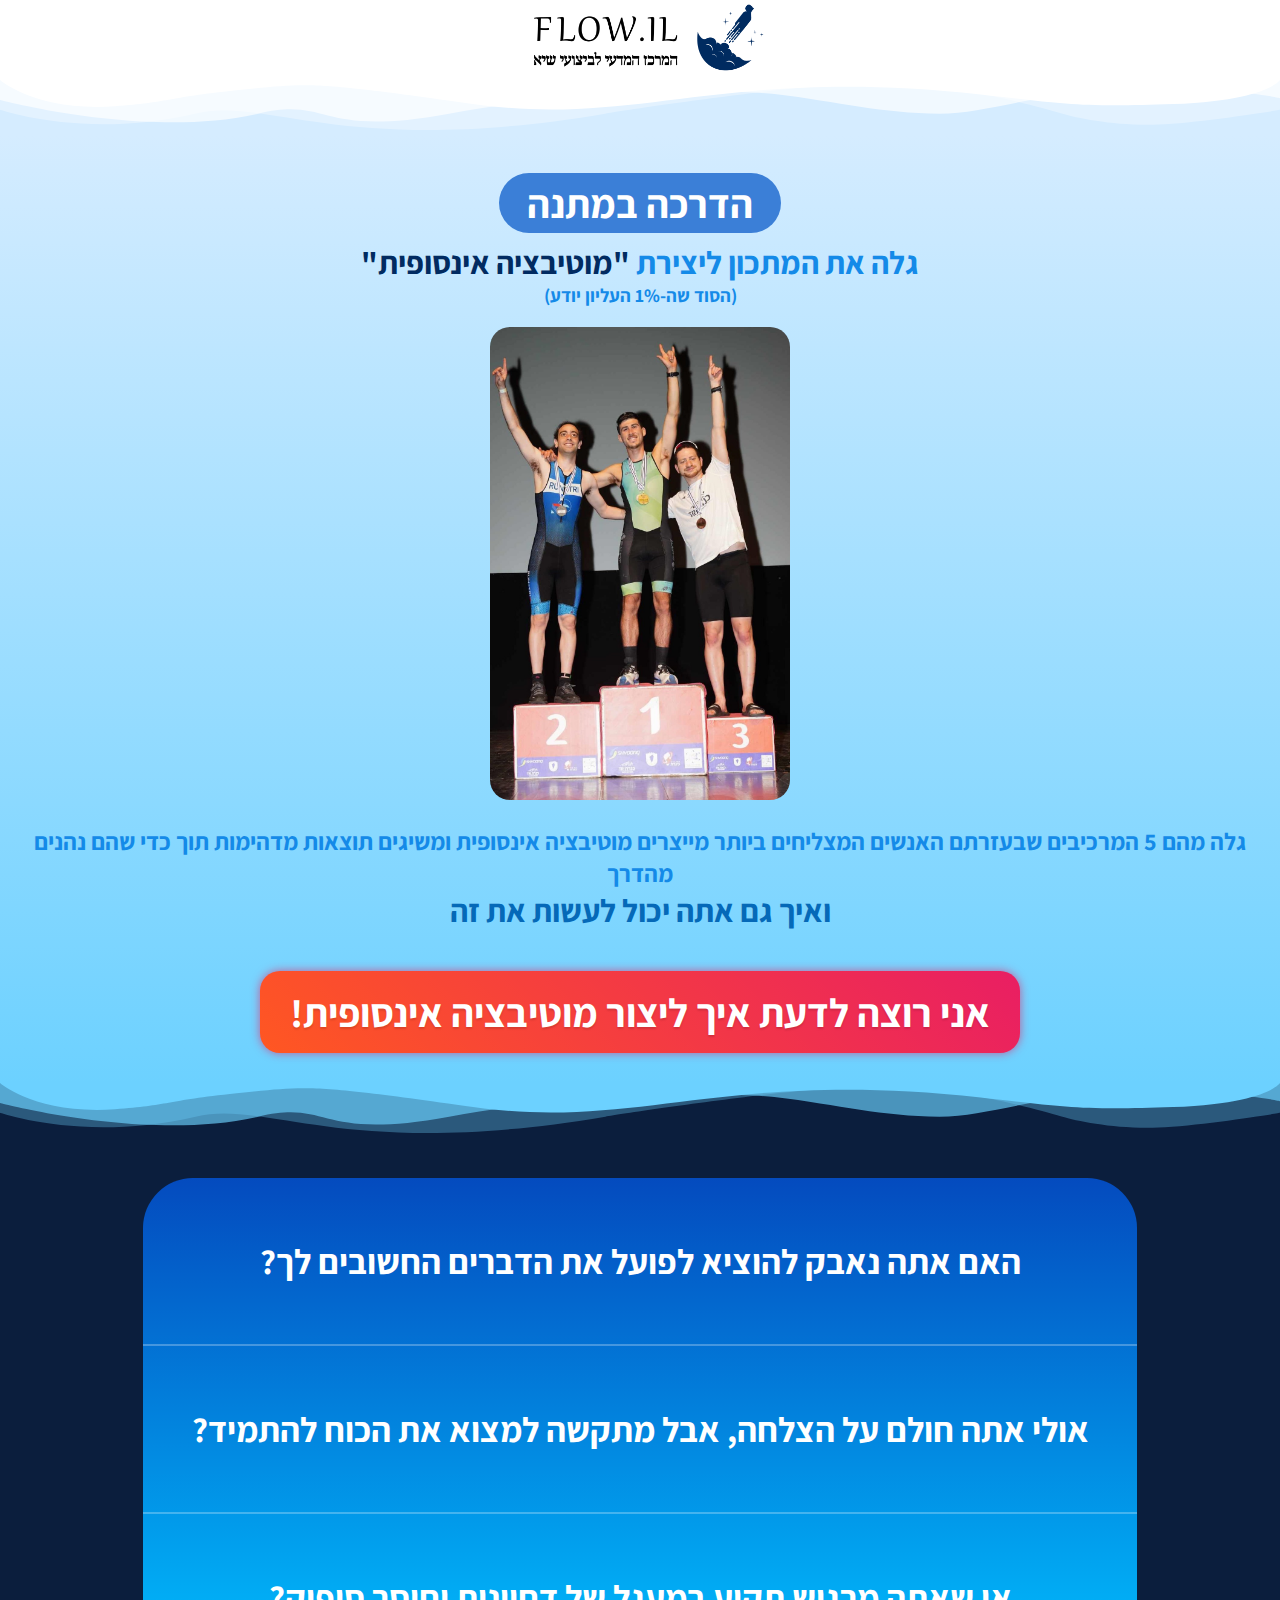
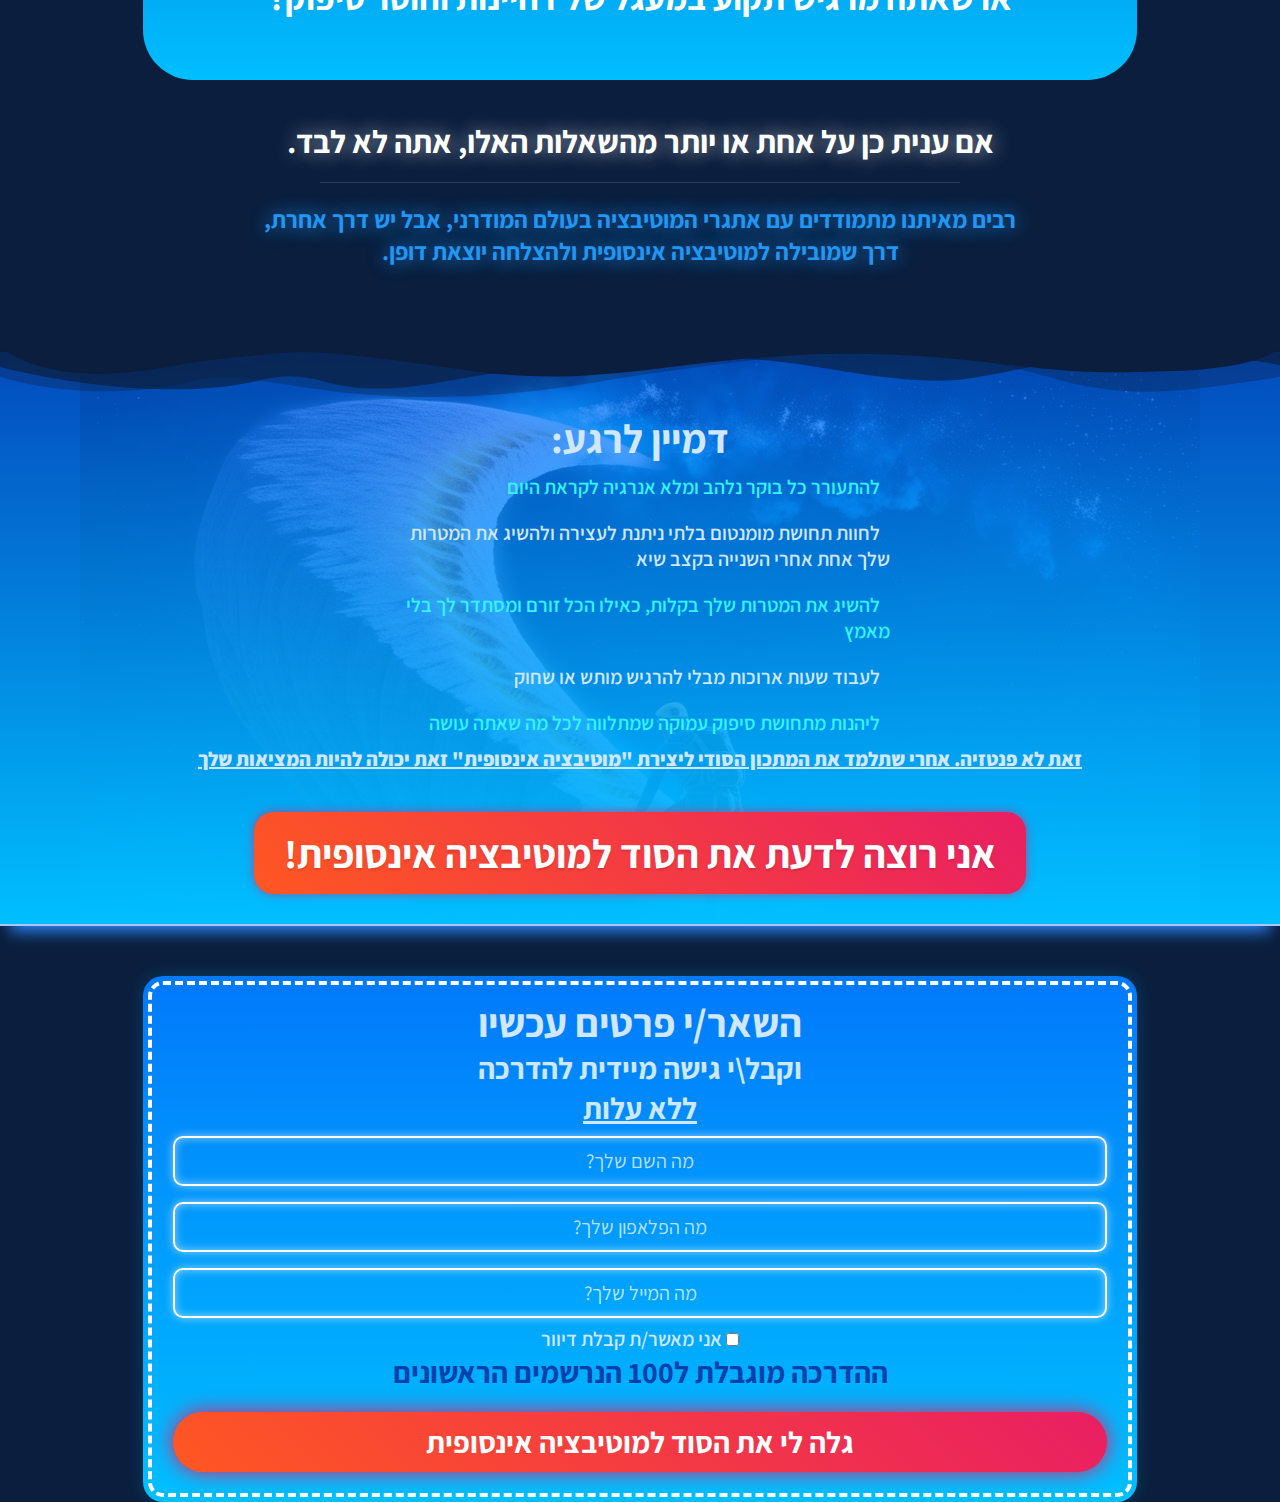
==== commit bb9c5628: "update" ====
--- a/short-page/index.html
+++ b/short-page/index.html
@@ -5,7 +5,7 @@
     <meta charset="UTF-8">
     <meta name="viewport" content="width=device-width, initial-scale=1.0, maximum-scale=1.0, user-scalable=no" />
     <title>Flow.IL מוטיבציה אינסופית</title>
-    <link rel="stylesheet" href="shortpage.css?11">
+    <link rel="stylesheet" href="shortpage.css?12">
     <link rel="stylesheet" href="https://cdnjs.cloudflare.com/ajax/libs/font-awesome/6.6.0/css/all.min.css"
         integrity="sha512-Kc323vGBEqzTmouAECnVceyQqyqdsSiqLQISBL29aUW4U/M7pSPA/gEUZQqv1cwx4OnYxTxve5UMg5GT6L4JJg=="
         crossorigin="anonymous" referrerpolicy="no-referrer" />
@@ -107,10 +107,10 @@
             <input type="checkbox" id="mailing" />
             אני מאשר/ת קבלת דיוור
         </label>
-        <h2><u>מספר המקומות מוגבל</u></h2>
+        <h2 style="color:#0041ab">ההדרכה מוגבלת ל100 הנרשמים הראשונים</h2>
         <button class="submit-button">גלה לי את הסוד למוטיבציה אינסופית</button>
     </div>
-    <script src="script.js?1"></script>
+    <script src="script.js?2"></script>
 </body>
 
 </html>--- a/short-page/shortpage.css
+++ b/short-page/shortpage.css
@@ -111,7 +111,7 @@
 }
 
 .imagine-content p:nth-child(2n) {
-    color: #0d3453;
+    color: #34f4ff;
 }
 
 .register-form {
@@ -219,7 +219,7 @@
     background-image: linear-gradient(45deg, #FF5722, transparent);
     border: none;
     font-weight: bold;
-    box-shadow: 0 0 20px #E91E63;
+    box-shadow: 0 0 10px #E91E63AA;
     color: #FFF;
     text-shadow: 0 2px 2px #0002;
     cursor: pointer;
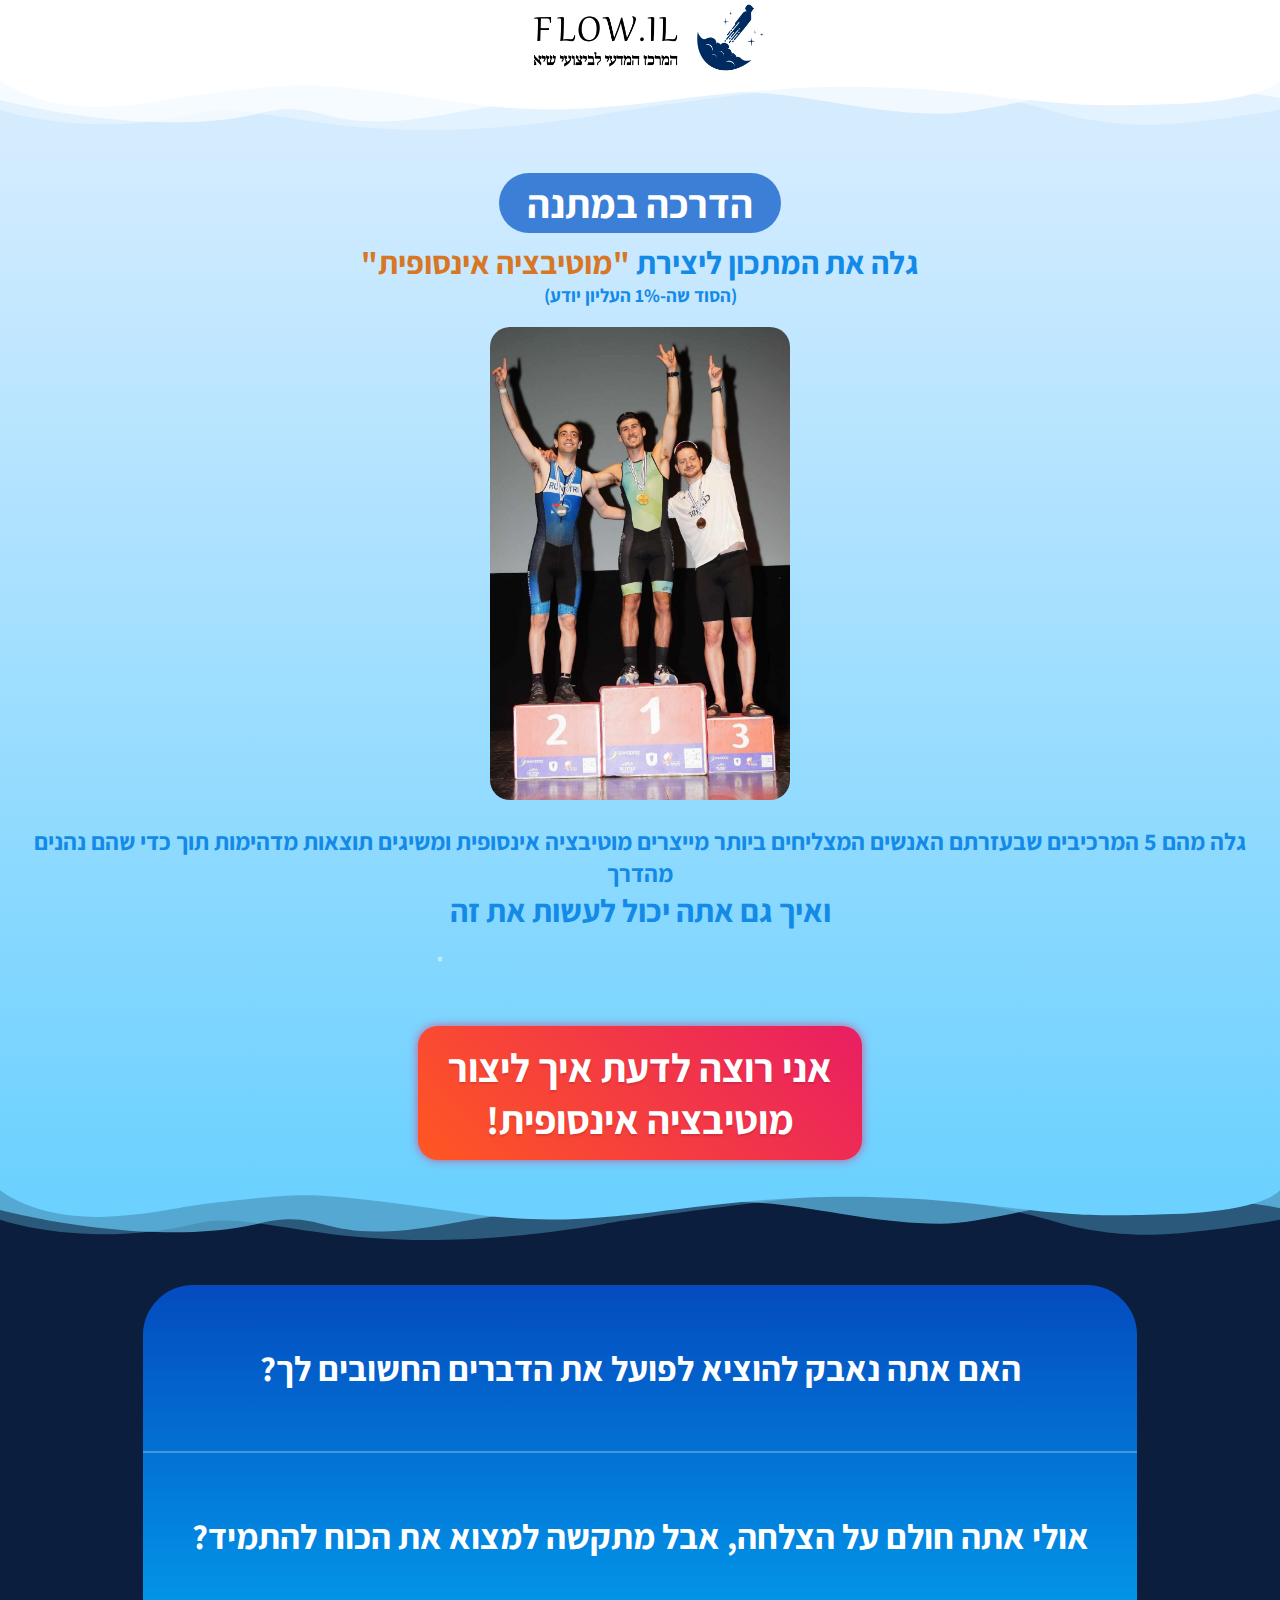
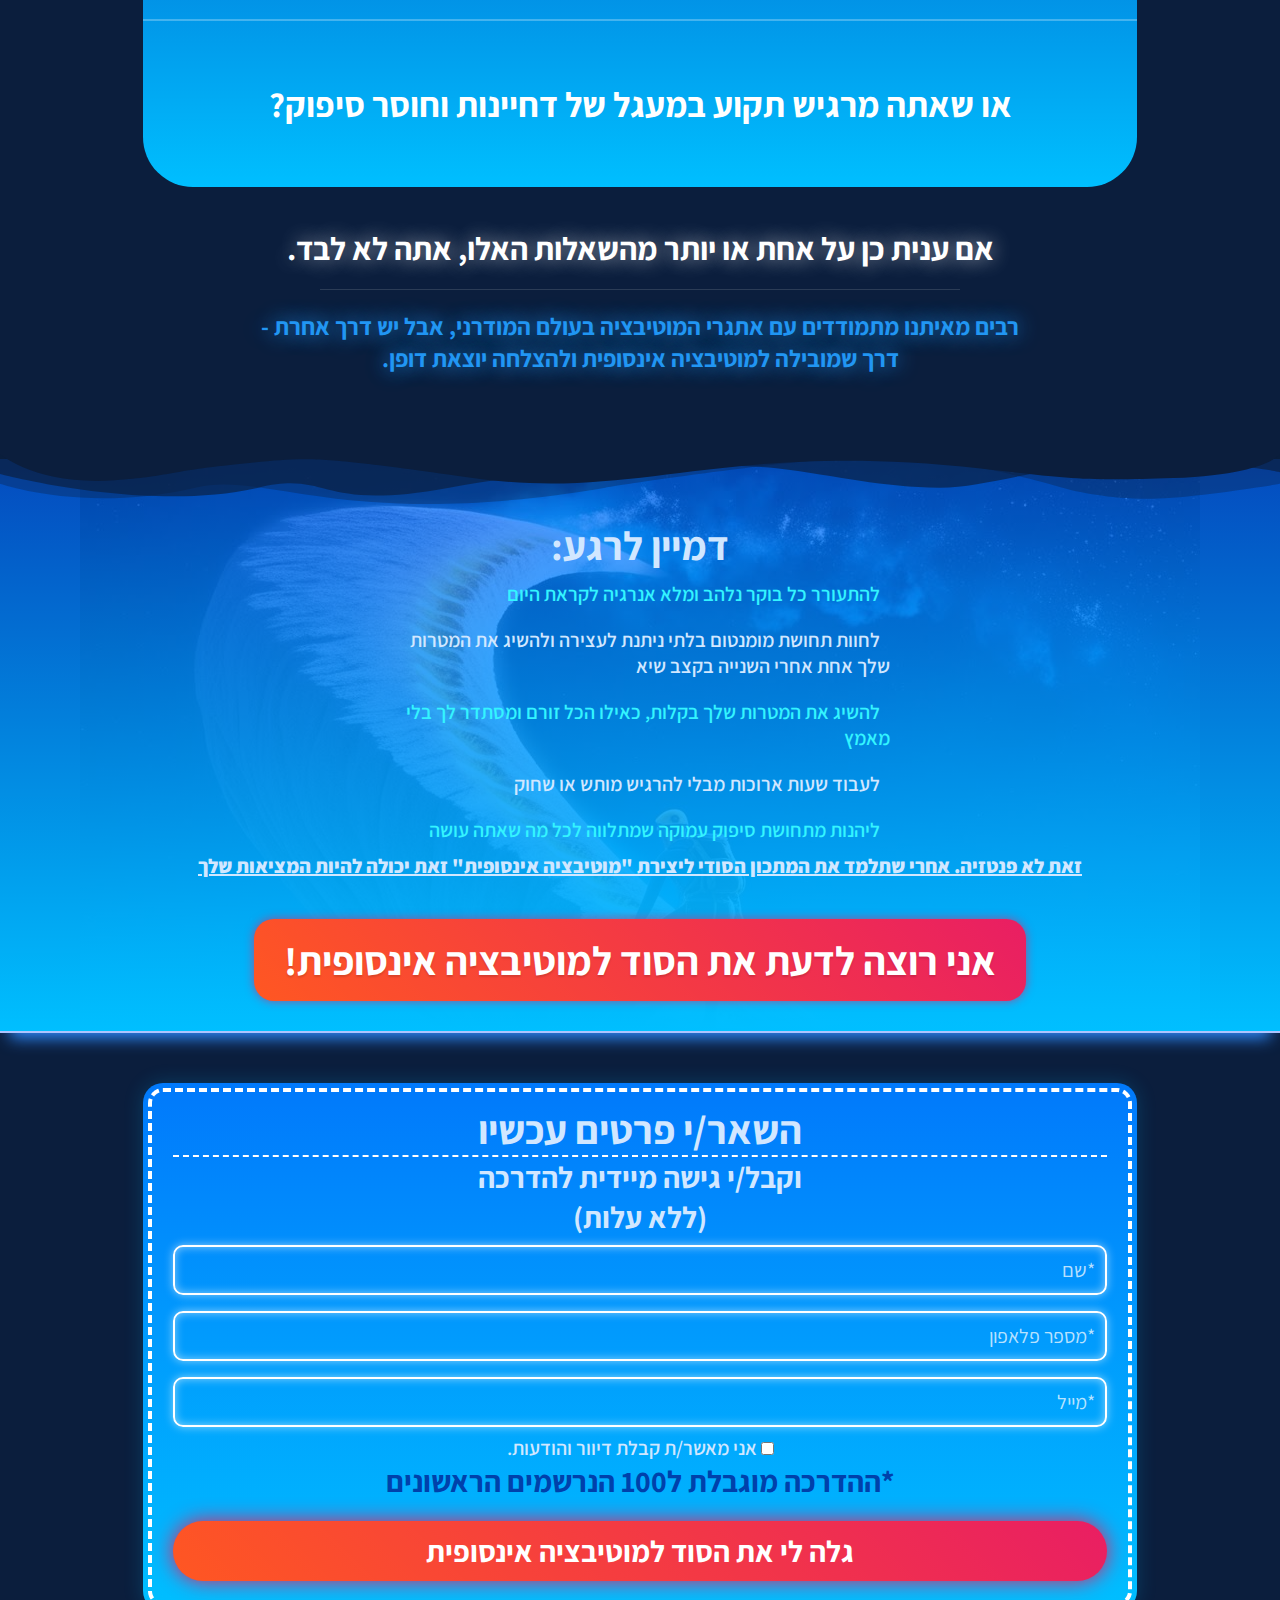
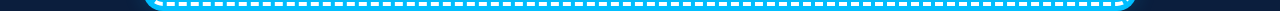
==== commit a14b2456: "update page" ====
--- a/short-page/index.html
+++ b/short-page/index.html
@@ -5,7 +5,7 @@
     <meta charset="UTF-8">
     <meta name="viewport" content="width=device-width, initial-scale=1.0, maximum-scale=1.0, user-scalable=no" />
     <title>Flow.IL מוטיבציה אינסופית</title>
-    <link rel="stylesheet" href="shortpage.css?12">
+    <link rel="stylesheet" href="shortpage.css?13">
     <link rel="stylesheet" href="https://cdnjs.cloudflare.com/ajax/libs/font-awesome/6.6.0/css/all.min.css"
         integrity="sha512-Kc323vGBEqzTmouAECnVceyQqyqdsSiqLQISBL29aUW4U/M7pSPA/gEUZQqv1cwx4OnYxTxve5UMg5GT6L4JJg=="
         crossorigin="anonymous" referrerpolicy="no-referrer" />
@@ -31,7 +31,7 @@
     <div class="content">
         <h1 class="title1">הדרכה במתנה</h1>
         <h1>
-            גלה את המתכון ליצירת <span style="color: #012b61">"מוטיבציה אינסופית"</span>
+            גלה את המתכון ליצירת <span style="color: #d77725">"מוטיבציה אינסופית"</span>
         </h1>
         <h3>(הסוד שה-1% העליון יודע)</h3>
         <img src="../winner.jpg" /><br />
@@ -39,10 +39,13 @@
             גלה מהם 5 המרכיבים שבעזרתם האנשים המצליחים ביותר מייצרים מוטיבציה אינסופית ומשיגים
             תוצאות מדהימות תוך כדי שהם נהנים מהדרך
         </h2>
-        <h1 style="color: #0569b8">
+        <h1>
             ואיך גם אתה יכול לעשות את זה
         </h1>
-        <button class="cta">אני רוצה לדעת איך ליצור מוטיבציה אינסופית!</button>
+        <div class="wave-container">
+            <svg viewBox="0 0 400 50" height="50" xmlns="http://www.w3.org/2000/svg" xmlns:xlink="http://www.w3.org/1999/xlink" version="1.1"><path d="M0 28L4.5 28.3C9 28.7 18 29.3 26.8 29C35.7 28.7 44.3 27.3 53.2 26.7C62 26 71 26 80 27.2C89 28.3 98 30.7 106.8 31.8C115.7 33 124.3 33 133.2 29.5C142 26 151 19 160 19C169 19 178 26 186.8 27.2C195.7 28.3 204.3 23.7 213.2 20.8C222 18 231 17 240 19.3C249 21.7 258 27.3 266.8 26.8C275.7 26.3 284.3 19.7 293.2 18.2C302 16.7 311 20.3 320 24.2C329 28 338 32 346.8 30.8C355.7 29.7 364.3 23.3 373.2 20.3C382 17.3 391 17.7 395.5 17.8L400 18" fill="none" stroke-linecap="round" stroke-linejoin="round" stroke="#b9e9ff" stroke-width="5"></path></svg>
+        </div>
+        <button class="cta">אני רוצה לדעת איך ליצור<br />מוטיבציה אינסופית!</button>
     </div>
     <div class="divider" style="fill: #6cd1ff;">
         <svg xmlns="http://www.w3.org/2000/svg" viewBox="0 0 1000 100" preserveAspectRatio="none">
@@ -65,7 +68,7 @@
     <h1>אם ענית כן על אחת או יותר מהשאלות האלו, אתה לא לבד.</h1>
     <div class="splitter"></div>
     <h2 style="margin-bottom: 80px">רבים מאיתנו מתמודדים עם אתגרי המוטיבציה בעולם המודרני, אבל
-        יש דרך אחרת,<br /> דרך שמובילה למוטיבציה אינסופית ולהצלחה יוצאת דופן.</h2>
+        יש דרך אחרת -<br /> דרך שמובילה למוטיבציה אינסופית ולהצלחה יוצאת דופן.</h2>
     <div class="divider" style="fill: #0b1e3d;">
         <svg xmlns="http://www.w3.org/2000/svg" viewBox="0 0 1000 100" preserveAspectRatio="none">
             <path class="elementor-shape-fill" opacity="0.33"
@@ -96,21 +99,21 @@
         <button class="cta">אני רוצה לדעת את הסוד למוטיבציה אינסופית!</button>
     </div>
     <div class="register-form">
-        <h1>השאר/י פרטים עכשיו</h1>
-        <h2 style="color: #cde8fd"> וקבל\י גישה מיידית להדרכה<br /><u>ללא עלות</u>
+        <h1 class="title">השאר/י פרטים עכשיו</h1>
+        <h2> וקבל/י גישה מיידית להדרכה<br />(ללא עלות)
         </h2>
         <h2 style="font-size: 50px"><i class="fa-solid fa-arrow-down-long"></i></h2>
-        <input type="text" placeholder="מה השם שלך?" />
-        <input type="text" placeholder="מה הפלאפון שלך?" />
-        <input type="text" placeholder="מה המייל שלך?" />
+        <input type="text" placeholder="*שם" />
+        <input type="text" placeholder="*מספר פלאפון" />
+        <input type="text" placeholder="*מייל" />
         <label for="mailing">
             <input type="checkbox" id="mailing" />
-            אני מאשר/ת קבלת דיוור
+            אני מאשר/ת קבלת דיוור והודעות.
         </label>
-        <h2 style="color:#0041ab">ההדרכה מוגבלת ל100 הנרשמים הראשונים</h2>
+        <h2 style="color:#0041ab">*ההדרכה מוגבלת ל100 הנרשמים הראשונים</h2>
         <button class="submit-button">גלה לי את הסוד למוטיבציה אינסופית</button>
     </div>
-    <script src="script.js?2"></script>
+    <script src="script.js?3"></script>
 </body>
 
 </html>--- a/short-page/shortpage.css
+++ b/short-page/shortpage.css
@@ -141,6 +141,10 @@
     pointer-events: none;
 }
 
+.register-form .title {
+    border-bottom: 2px dashed #FFF;
+}
+
 body>h1,
 body>h2,
 body>h3,
@@ -174,6 +178,7 @@
 }
 
 input[type="text"] {
+    text-align: right;
     width: 100%;
     margin: 8px 0;
     padding: 10px;
@@ -227,6 +232,33 @@
     -webkit-animation: ctaButton 1s alternate infinite;
 }
 
+/* wavy line */
+.wave-container {
+    position: relative;
+}
+
+.wave-container svg {
+    width: 100%;
+}
+
+.wave-container svg path {
+    stroke-dasharray: 0 500;
+}
+
+.wave-container svg.active path {
+    animation: lineDash 1.2s forwards;
+    -webkit-animation: lineDash 1.2s forwards;
+}
+
+@keyframes lineDash {
+    0% {
+        stroke-dasharray: 0 500;
+    }
+    100% {
+        stroke-dasharray: 400 500;
+    }
+}
+
 @media (max-width: 767px) {
     .content {
         padding: 10px;
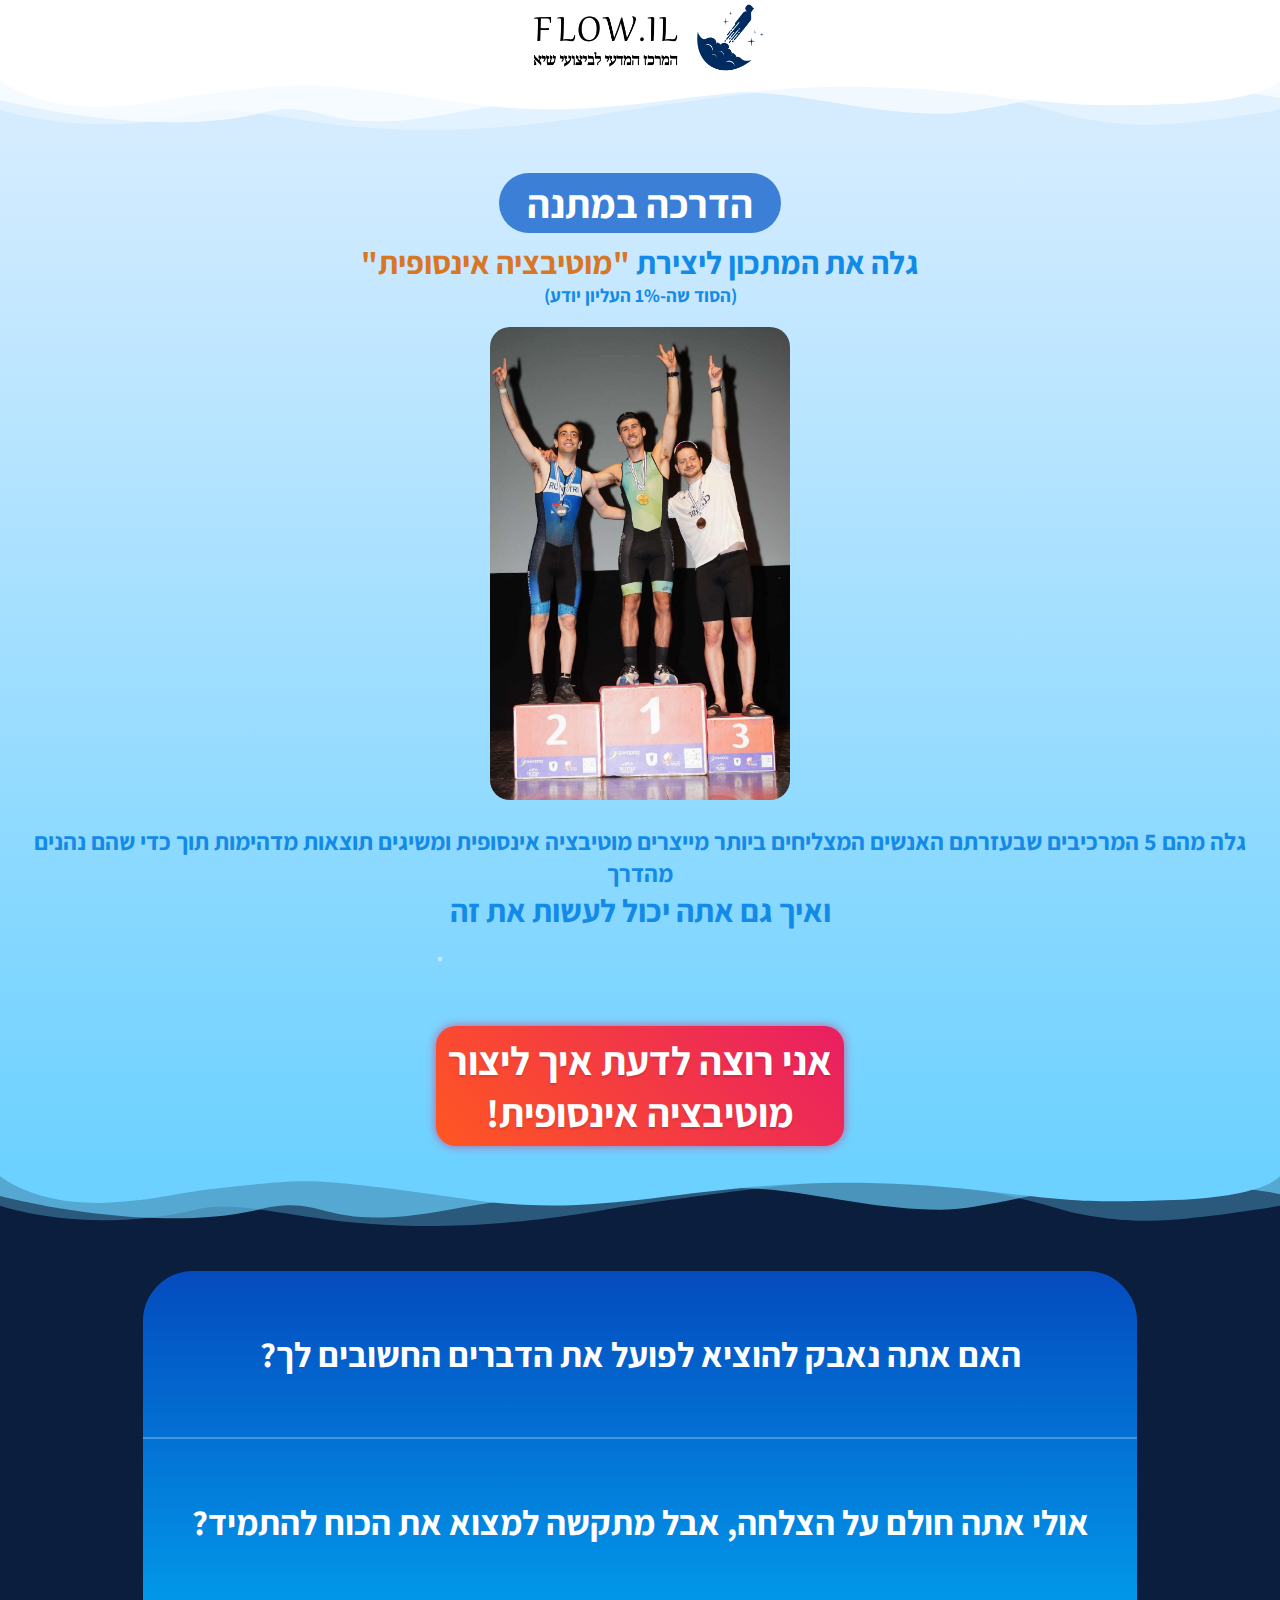
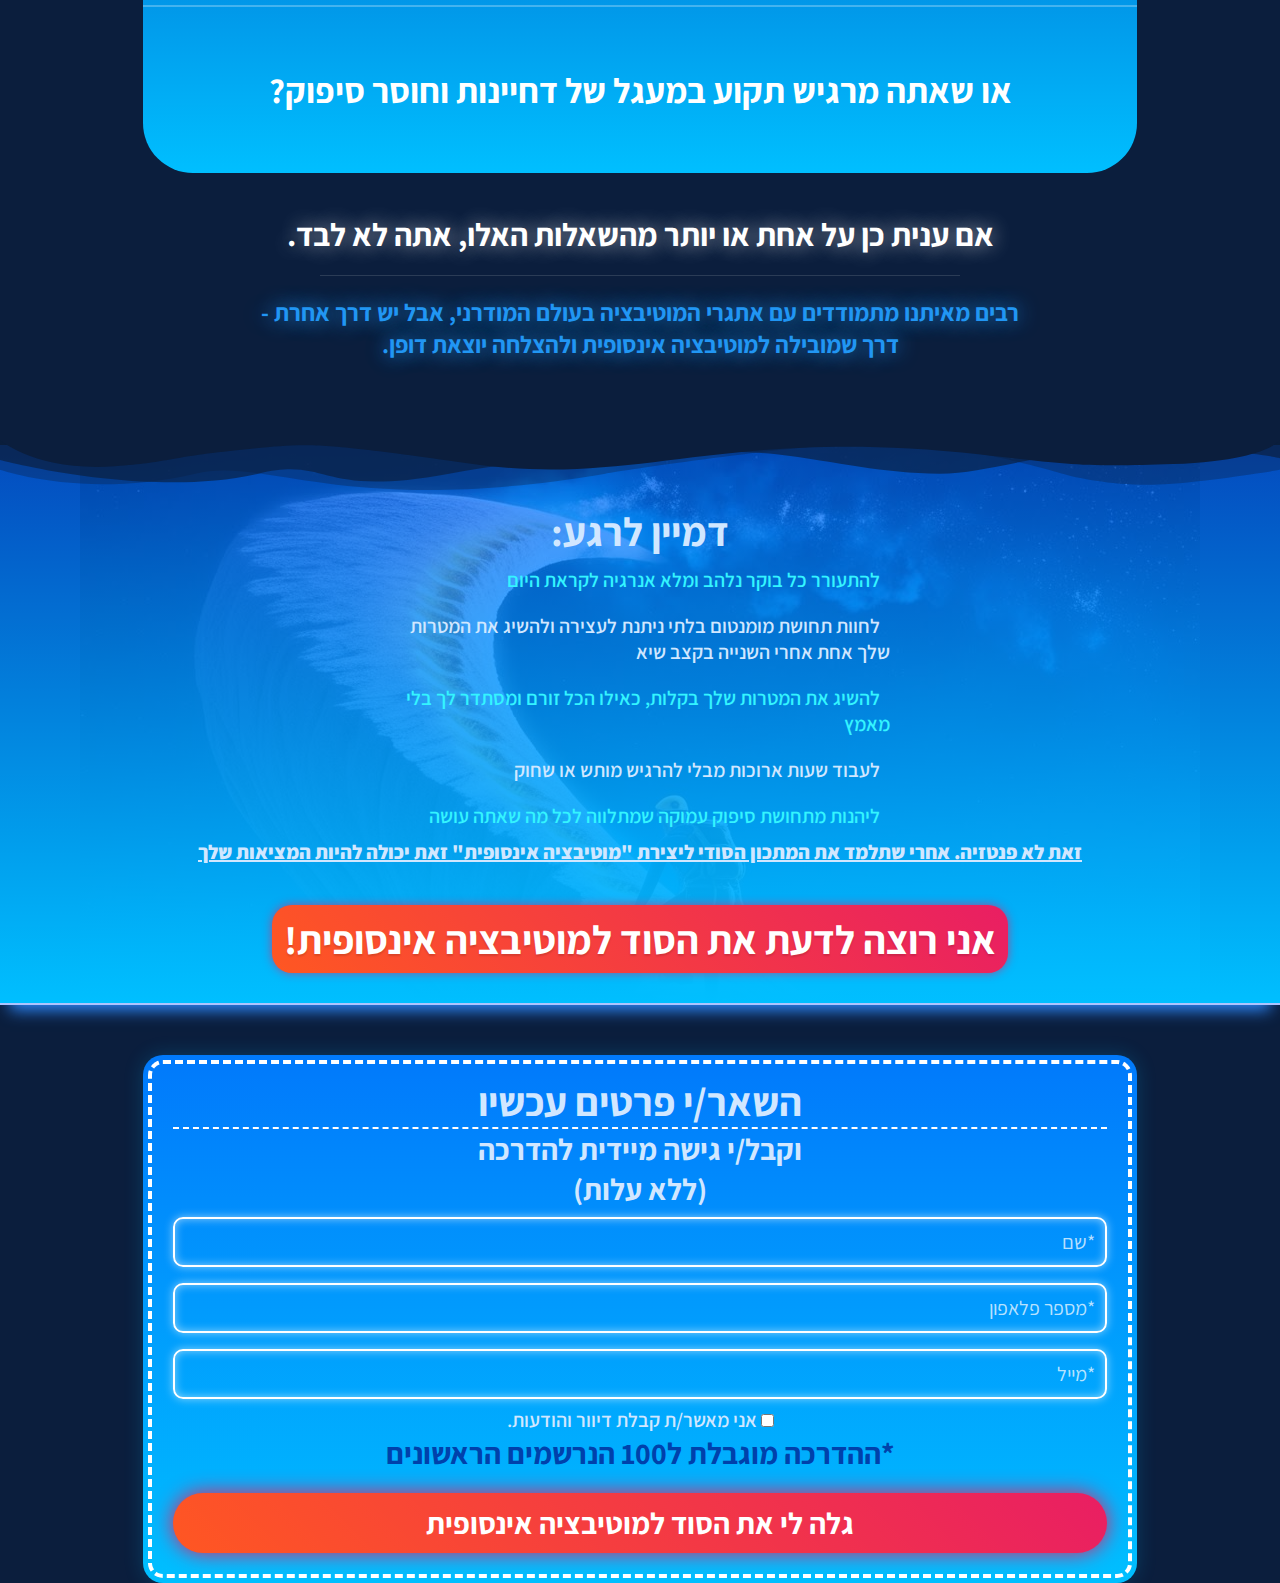
==== commit b9b69472: "update css" ====
--- a/short-page/index.html
+++ b/short-page/index.html
@@ -5,7 +5,7 @@
     <meta charset="UTF-8">
     <meta name="viewport" content="width=device-width, initial-scale=1.0, maximum-scale=1.0, user-scalable=no" />
     <title>Flow.IL מוטיבציה אינסופית</title>
-    <link rel="stylesheet" href="shortpage.css?13">
+    <link rel="stylesheet" href="shortpage.css?14">
     <link rel="stylesheet" href="https://cdnjs.cloudflare.com/ajax/libs/font-awesome/6.6.0/css/all.min.css"
         integrity="sha512-Kc323vGBEqzTmouAECnVceyQqyqdsSiqLQISBL29aUW4U/M7pSPA/gEUZQqv1cwx4OnYxTxve5UMg5GT6L4JJg=="
         crossorigin="anonymous" referrerpolicy="no-referrer" />
@@ -113,7 +113,7 @@
         <h2 style="color:#0041ab">*ההדרכה מוגבלת ל100 הנרשמים הראשונים</h2>
         <button class="submit-button">גלה לי את הסוד למוטיבציה אינסופית</button>
     </div>
-    <script src="script.js?3"></script>
+    <script src="script.js?4"></script>
 </body>
 
 </html>--- a/short-page/shortpage.css
+++ b/short-page/shortpage.css
@@ -216,7 +216,7 @@
 }
 
 button.cta {
-    padding: 15px 30px;
+    padding: 8px 12px;
     font-size: 40px;
     margin-top: 40px;
     border-radius: 20px;
@@ -264,6 +264,14 @@
         padding: 10px;
     }
 
+    .content h1 {
+        font-size: 7vw;
+    }
+    
+    .content h2 {
+        font-size: 5vw;
+    }
+
     .register-form,
     .middle-content {
         padding: 20px;
@@ -282,7 +290,7 @@
     }
 
     button.cta {
-        font-size: 25px;
+        font-size: 7vw;
     }
 
     .title1 {
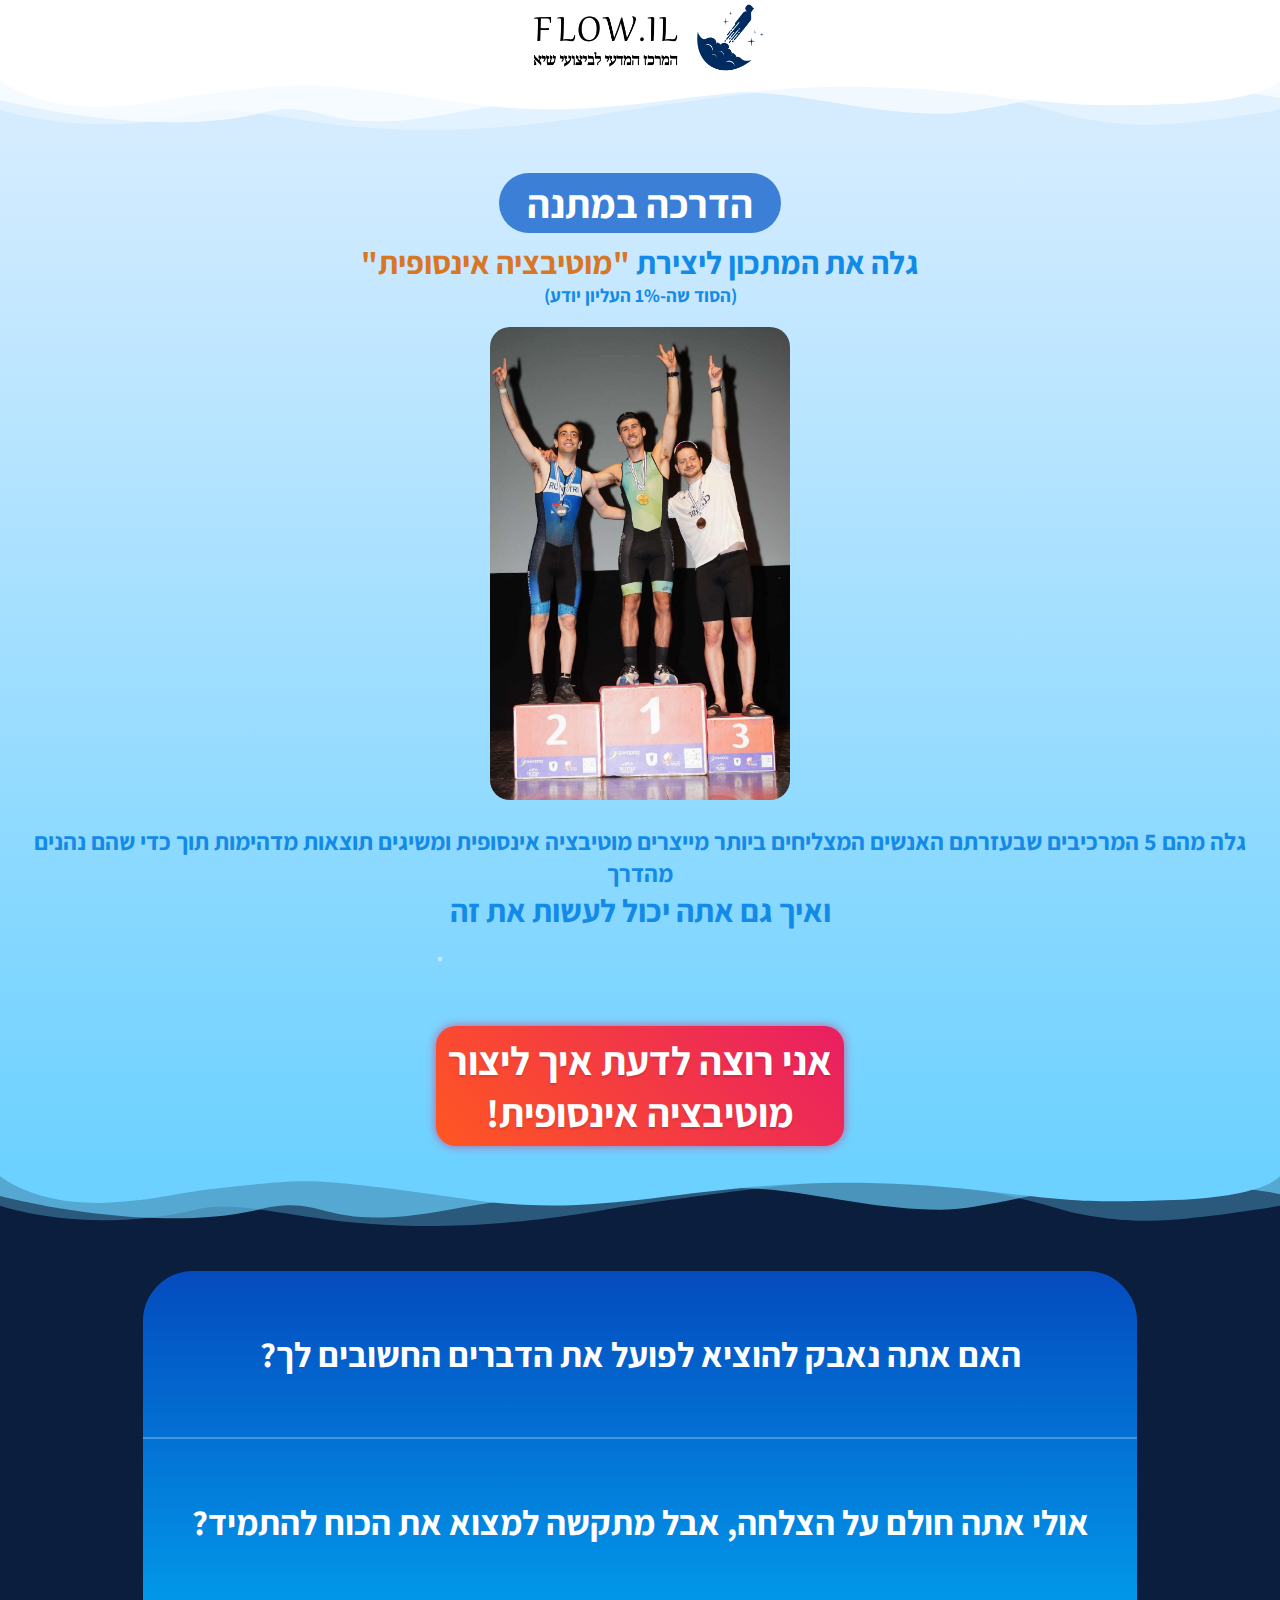
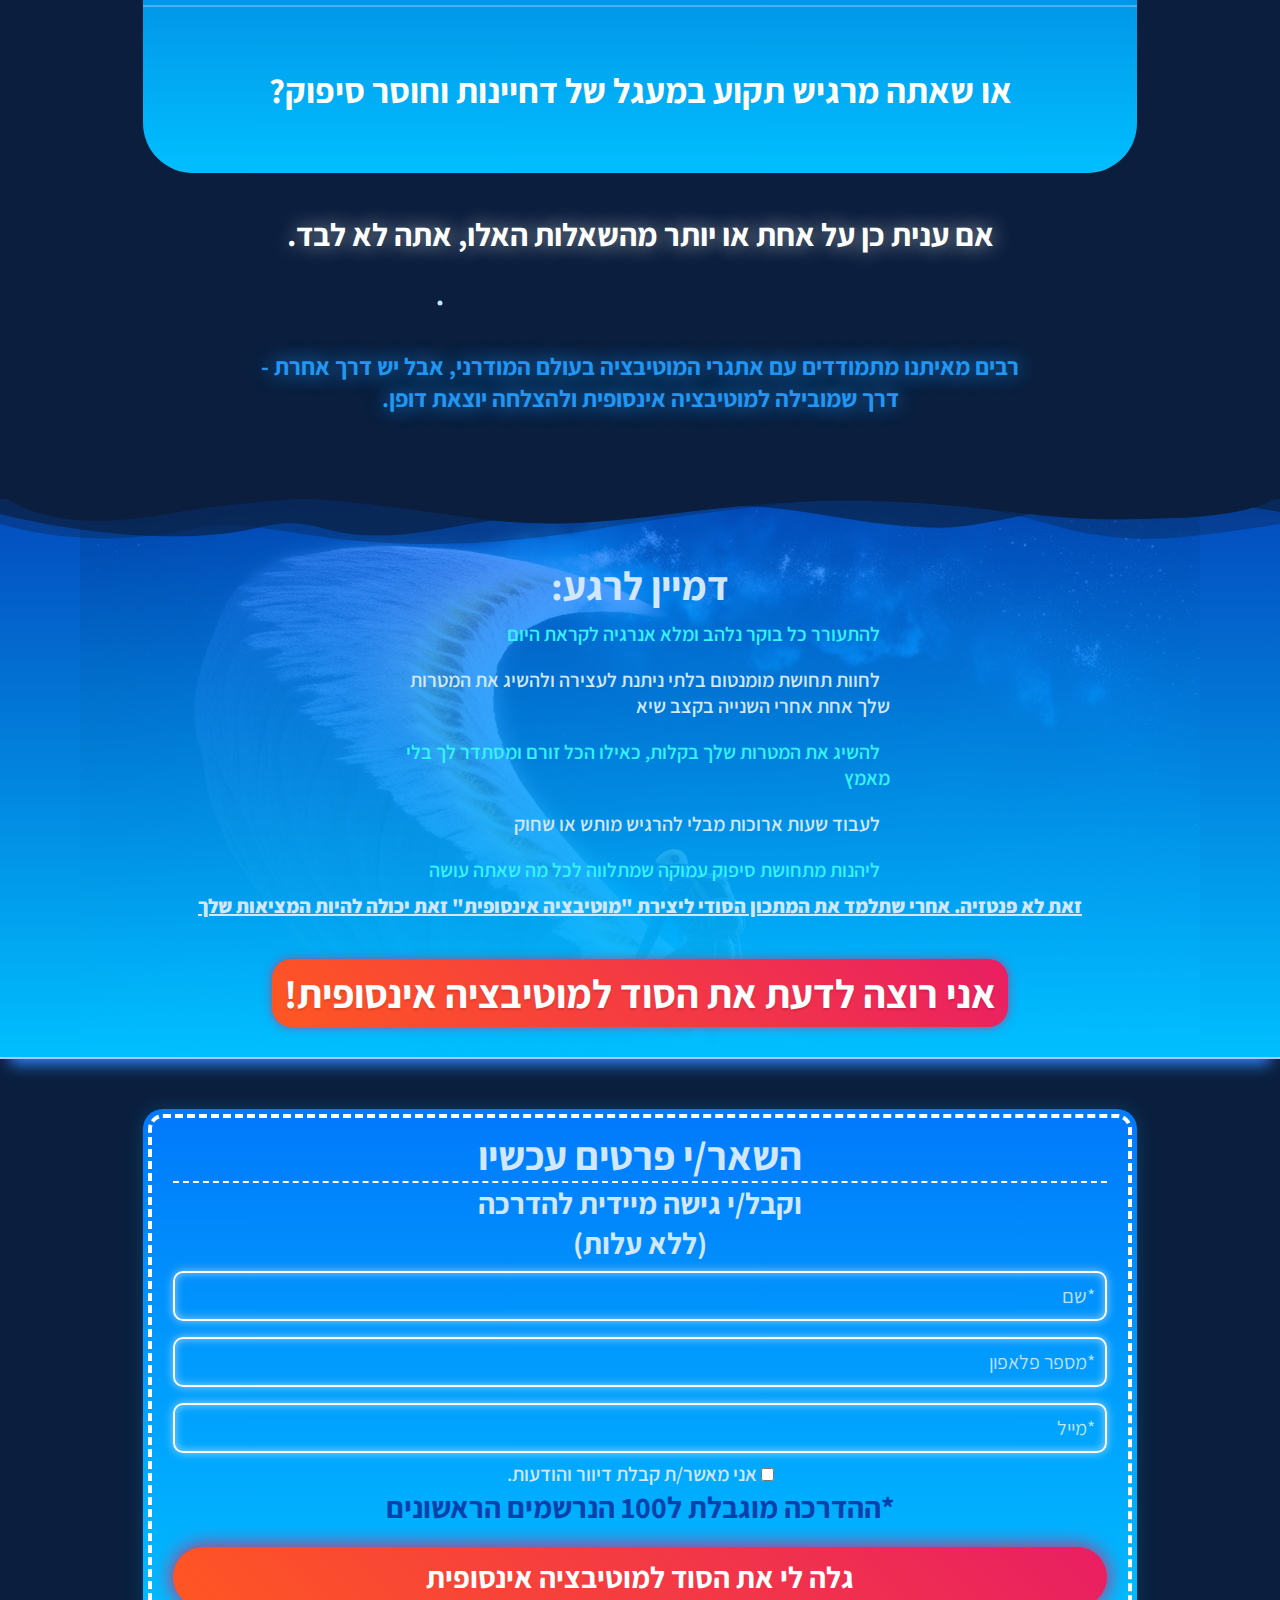
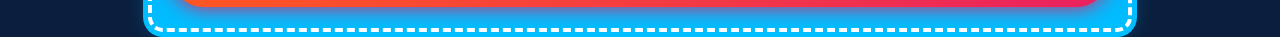
==== commit 811f1708: "update wave css" ====
--- a/short-page/index.html
+++ b/short-page/index.html
@@ -5,7 +5,7 @@
     <meta charset="UTF-8">
     <meta name="viewport" content="width=device-width, initial-scale=1.0, maximum-scale=1.0, user-scalable=no" />
     <title>Flow.IL מוטיבציה אינסופית</title>
-    <link rel="stylesheet" href="shortpage.css?14">
+    <link rel="stylesheet" href="shortpage.css?15">
     <link rel="stylesheet" href="https://cdnjs.cloudflare.com/ajax/libs/font-awesome/6.6.0/css/all.min.css"
         integrity="sha512-Kc323vGBEqzTmouAECnVceyQqyqdsSiqLQISBL29aUW4U/M7pSPA/gEUZQqv1cwx4OnYxTxve5UMg5GT6L4JJg=="
         crossorigin="anonymous" referrerpolicy="no-referrer" />
@@ -66,7 +66,9 @@
         <h2>או שאתה מרגיש תקוע במעגל של דחיינות וחוסר סיפוק?</h2>
     </div>
     <h1>אם ענית כן על אחת או יותר מהשאלות האלו, אתה לא לבד.</h1>
-    <div class="splitter"></div>
+    <div class="wave-container">
+        <svg viewBox="0 0 400 50" height="50" xmlns="http://www.w3.org/2000/svg" xmlns:xlink="http://www.w3.org/1999/xlink" version="1.1"><path d="M0 28L4.5 28.3C9 28.7 18 29.3 26.8 29C35.7 28.7 44.3 27.3 53.2 26.7C62 26 71 26 80 27.2C89 28.3 98 30.7 106.8 31.8C115.7 33 124.3 33 133.2 29.5C142 26 151 19 160 19C169 19 178 26 186.8 27.2C195.7 28.3 204.3 23.7 213.2 20.8C222 18 231 17 240 19.3C249 21.7 258 27.3 266.8 26.8C275.7 26.3 284.3 19.7 293.2 18.2C302 16.7 311 20.3 320 24.2C329 28 338 32 346.8 30.8C355.7 29.7 364.3 23.3 373.2 20.3C382 17.3 391 17.7 395.5 17.8L400 18" fill="none" stroke-linecap="round" stroke-linejoin="round" stroke="#b9e9ff" stroke-width="5"></path></svg>
+    </div>
     <h2 style="margin-bottom: 80px">רבים מאיתנו מתמודדים עם אתגרי המוטיבציה בעולם המודרני, אבל
         יש דרך אחרת -<br /> דרך שמובילה למוטיבציה אינסופית ולהצלחה יוצאת דופן.</h2>
     <div class="divider" style="fill: #0b1e3d;">
@@ -113,7 +115,7 @@
         <h2 style="color:#0041ab">*ההדרכה מוגבלת ל100 הנרשמים הראשונים</h2>
         <button class="submit-button">גלה לי את הסוד למוטיבציה אינסופית</button>
     </div>
-    <script src="script.js?4"></script>
+    <script src="script.js?5"></script>
 </body>
 
 </html>